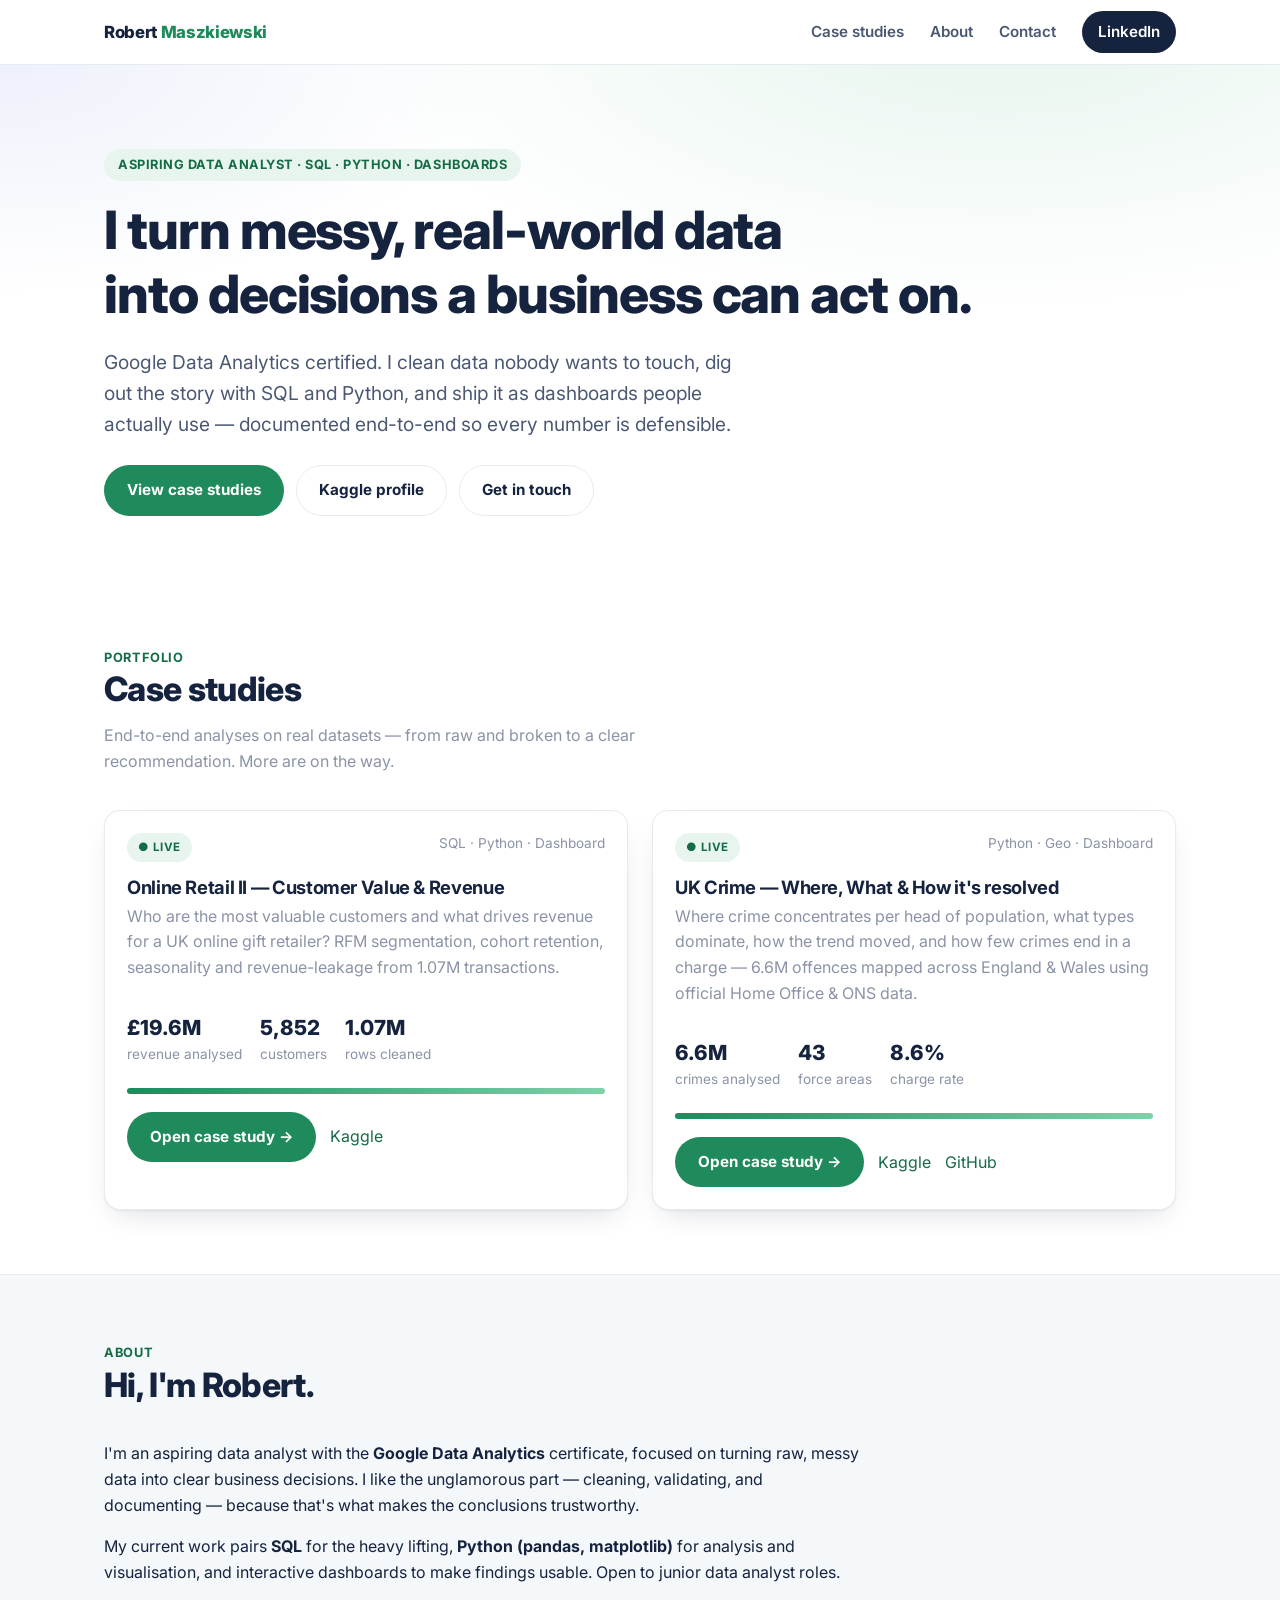
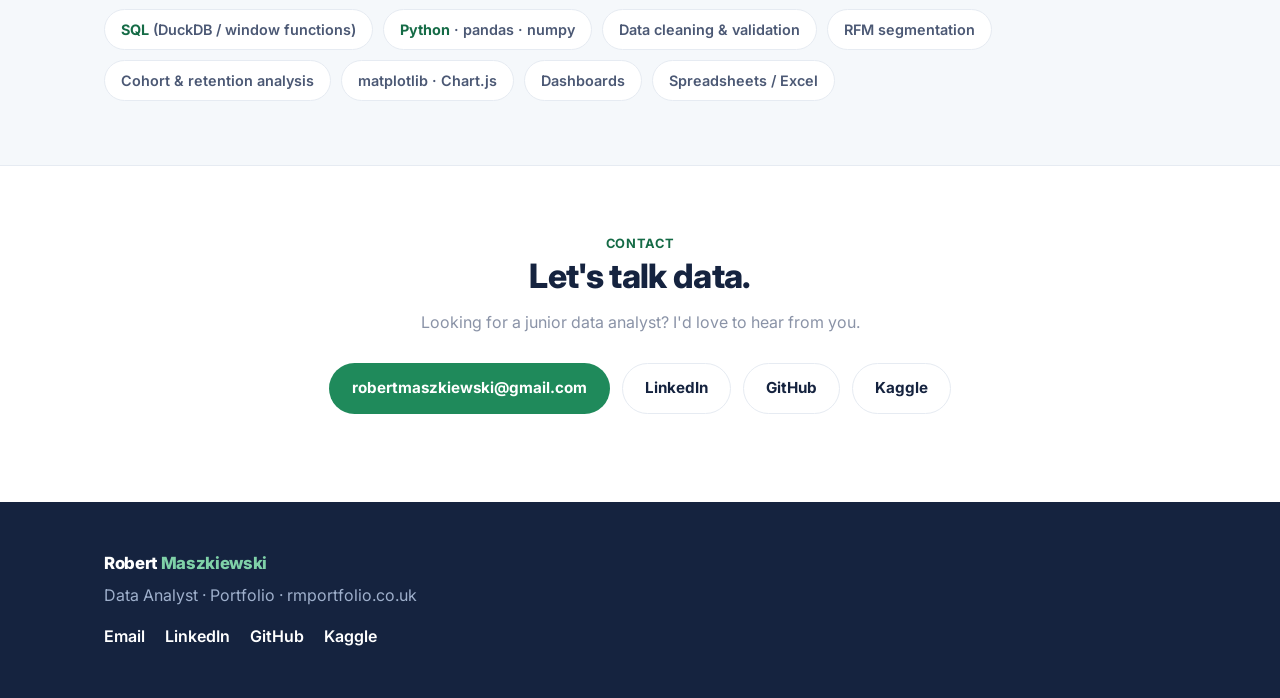
==== index.html @ d702463d "UK Crime: add Kaggle notebook links (nav, meta, card, footer)" ====
<!DOCTYPE html>
<html lang="en">
<head>
<meta charset="UTF-8">
<meta name="viewport" content="width=device-width, initial-scale=1.0">
<title>Robert Maszkiewski — Data Analyst Portfolio</title>
<meta name="description" content="Robert Maszkiewski — aspiring data analyst. Real-world case studies in SQL, Python and interactive dashboards.">
<link rel="preconnect" href="https://fonts.googleapis.com">
<link href="https://fonts.googleapis.com/css2?family=Inter:wght@400;600;700;800&display=swap" rel="stylesheet">
<link rel="stylesheet" href="assets/css/style.css">
</head>
<body>

<nav class="nav">
  <div class="container">
    <a class="brand" href="index.html">Robert&nbsp;<span>Maszkiewski</span></a>
    <div class="nav-links">
      <a href="#cases">Case studies</a>
      <a class="hide-sm" href="#about">About</a>
      <a class="hide-sm" href="#contact">Contact</a>
      <a class="nav-cta" href="https://www.linkedin.com/in/robert-maszkiewski" target="_blank" rel="noopener">LinkedIn</a>
    </div>
  </div>
</nav>

<header class="hero">
  <div class="container">
    <span class="eyebrow">Aspiring Data Analyst · SQL · Python · Dashboards</span>
    <h1>I turn messy, real-world data<br>into decisions a business can act on.</h1>
    <p class="lead">Google Data Analytics certified. I clean data nobody wants to touch, dig out the story with SQL and Python, and ship it as dashboards people actually use — documented end-to-end so every number is defensible.</p>
    <div class="hero-actions">
      <a class="btn btn-primary" href="#cases">View case studies</a>
      <a class="btn btn-ghost" href="https://www.kaggle.com/robertmaszkiewski" target="_blank" rel="noopener">Kaggle profile</a>
      <a class="btn btn-ghost" href="mailto:robertmaszkiewski@gmail.com">Get in touch</a>
    </div>
  </div>
</header>

<!-- CASE STUDIES -->
<section id="cases">
  <div class="container">
    <div class="section-head">
      <span class="eyebrow">Portfolio</span>
      <h2>Case studies</h2>
      <p class="muted">End-to-end analyses on real datasets — from raw and broken to a clear recommendation. More are on the way.</p>
    </div>

    <div class="cards">

      <!-- LIVE: Online Retail II -->
      <article class="card live">
        <div class="card-top">
          <span class="badge badge-live">● Live</span>
          <span class="muted" style="font-size:.85rem">SQL · Python · Dashboard</span>
        </div>
        <div class="card-body">
          <h3>Online Retail II — Customer Value &amp; Revenue</h3>
          <p class="muted">Who are the most valuable customers and what drives revenue for a UK online gift retailer? RFM segmentation, cohort retention, seasonality and revenue-leakage from 1.07M transactions.</p>
          <div class="card-metrics">
            <div><b>£19.6M</b>revenue analysed</div>
            <div><b>5,852</b>customers</div>
            <div><b>1.07M</b>rows cleaned</div>
          </div>
          <div class="spark"></div>
          <div class="card-foot" style="margin-top:18px">
            <a class="btn btn-primary" href="case-studies/online-retail-ii.html">Open case study →</a>
            <a href="https://www.kaggle.com/code/robertmaszkiewski/online-retail-ii-customer-value-revenue-analysis" target="_blank" rel="noopener">Kaggle</a>
          </div>
        </div>
      </article>

      <!-- LIVE: UK Crime -->
      <article class="card live">
        <div class="card-top">
          <span class="badge badge-live">● Live</span>
          <span class="muted" style="font-size:.85rem">Python · Geo · Dashboard</span>
        </div>
        <div class="card-body">
          <h3>UK Crime — Where, What &amp; How it's resolved</h3>
          <p class="muted">Where crime concentrates per head of population, what types dominate, how the trend moved, and how few crimes end in a charge — 6.6M offences mapped across England &amp; Wales using official Home Office &amp; ONS data.</p>
          <div class="card-metrics">
            <div><b>6.6M</b>crimes analysed</div>
            <div><b>43</b>force areas</div>
            <div><b>8.6%</b>charge rate</div>
          </div>
          <div class="spark"></div>
          <div class="card-foot" style="margin-top:18px">
            <a class="btn btn-primary" href="case-studies/uk-crime.html">Open case study →</a>
            <a href="https://www.kaggle.com/code/robertmaszkiewski/uk-crime" target="_blank" rel="noopener">Kaggle</a>
            <a href="https://github.com/robertmaszkiewski/uk-crime-analysis" target="_blank" rel="noopener">GitHub</a>
          </div>
        </div>
      </article>

    </div>
  </div>
</section>

<!-- ABOUT -->
<section id="about" class="section-soft">
  <div class="container">
    <div class="section-head">
      <span class="eyebrow">About</span>
      <h2>Hi, I'm Robert.</h2>
    </div>
    <div style="max-width:760px">
      <p>I'm an aspiring data analyst with the <strong>Google Data Analytics</strong> certificate, focused on turning raw, messy data into clear business decisions. I like the unglamorous part — cleaning, validating, and documenting — because that's what makes the conclusions trustworthy.</p>
      <p>My current work pairs <strong>SQL</strong> for the heavy lifting, <strong>Python (pandas, matplotlib)</strong> for analysis and visualisation, and interactive dashboards to make findings usable. Open to junior data analyst roles.</p>
    </div>
    <div class="chips" style="margin-top:24px">
      <span class="chip"><strong>SQL</strong> (DuckDB / window functions)</span>
      <span class="chip"><strong>Python</strong> · pandas · numpy</span>
      <span class="chip">Data cleaning &amp; validation</span>
      <span class="chip">RFM segmentation</span>
      <span class="chip">Cohort &amp; retention analysis</span>
      <span class="chip">matplotlib · Chart.js</span>
      <span class="chip">Dashboards</span>
      <span class="chip">Spreadsheets / Excel</span>
    </div>
  </div>
</section>

<!-- CONTACT -->
<section id="contact">
  <div class="container center">
    <div class="section-head center" style="margin:0 auto 28px">
      <span class="eyebrow">Contact</span>
      <h2>Let's talk data.</h2>
      <p class="muted">Looking for a junior data analyst? I'd love to hear from you.</p>
    </div>
    <div class="hero-actions" style="justify-content:center">
      <a class="btn btn-primary" href="mailto:robertmaszkiewski@gmail.com">robertmaszkiewski@gmail.com</a>
      <a class="btn btn-ghost" href="https://www.linkedin.com/in/robert-maszkiewski" target="_blank" rel="noopener">LinkedIn</a>
      <a class="btn btn-ghost" href="https://github.com/robertmaszkiewski" target="_blank" rel="noopener">GitHub</a>
      <a class="btn btn-ghost" href="https://www.kaggle.com/robertmaszkiewski" target="_blank" rel="noopener">Kaggle</a>
    </div>
  </div>
</section>

<footer>
  <div class="container">
    <div class="brand" style="color:#fff">Robert <span style="color:#7fd1a8">Maszkiewski</span></div>
    <p class="muted" style="color:#9fb0cc;margin-top:6px">Data Analyst · Portfolio · rmportfolio.co.uk</p>
    <div class="foot-links">
      <a href="mailto:robertmaszkiewski@gmail.com">Email</a>
      <a href="https://www.linkedin.com/in/robert-maszkiewski" target="_blank" rel="noopener">LinkedIn</a>
      <a href="https://github.com/robertmaszkiewski" target="_blank" rel="noopener">GitHub</a>
      <a href="https://www.kaggle.com/robertmaszkiewski" target="_blank" rel="noopener">Kaggle</a>
    </div>
  </div>
</footer>

</body>
</html>
---- assets/css/style.css ----
/* ===========================================================
   Robert Maszkiewski — Data Analytics Portfolio
   Shared stylesheet. Light + professional + green data accent.
   =========================================================== */
:root{
  --ink:#15233f; --ink-soft:#4b5874; --muted:#8a93a7;
  --bg:#ffffff; --bg-soft:#f5f8fb; --line:#e6ebf2;
  --green:#1f8a5b; --green-d:#156b46; --green-soft:#e7f5ee;
  --indigo:#3b4ea0; --amber:#c98a17; --red:#c0392b;
  --radius:16px; --shadow:0 1px 2px rgba(20,35,63,.06),0 12px 30px -12px rgba(20,35,63,.18);
  --maxw:1120px;
}
*{box-sizing:border-box}
html{scroll-behavior:smooth}
body{margin:0;font-family:Inter,-apple-system,BlinkMacSystemFont,"Segoe UI",Roboto,sans-serif;
  color:var(--ink);background:var(--bg);line-height:1.6;-webkit-font-smoothing:antialiased}
a{color:var(--green-d);text-decoration:none}
a:hover{text-decoration:underline}
h1,h2,h3{line-height:1.2;letter-spacing:-.02em;color:var(--ink);margin:0 0 .4em}
h1{font-size:clamp(2rem,5vw,3.3rem);font-weight:800}
h2{font-size:clamp(1.5rem,3vw,2.1rem);font-weight:800}
h3{font-size:1.15rem;font-weight:700}
p{margin:0 0 1rem}
.container{max-width:var(--maxw);margin:0 auto;padding:0 24px}
.muted{color:var(--muted)}
.center{text-align:center}

/* ---- nav ---- */
.nav{position:sticky;top:0;z-index:50;background:rgba(255,255,255,.82);backdrop-filter:blur(10px);
  border-bottom:1px solid var(--line)}
.nav .container{display:flex;align-items:center;justify-content:space-between;height:64px}
.brand{font-weight:800;letter-spacing:-.02em;color:var(--ink);font-size:1.05rem}
.brand span{color:var(--green)}
.nav-links{display:flex;gap:26px;align-items:center}
.nav-links a{color:var(--ink-soft);font-weight:600;font-size:.95rem}
.nav-links a:hover{color:var(--green-d);text-decoration:none}
.nav-cta{background:var(--ink);color:#fff!important;padding:9px 16px;border-radius:999px;font-size:.9rem}
.nav-cta:hover{background:var(--green-d);text-decoration:none}

/* ---- buttons ---- */
.btn{display:inline-flex;align-items:center;gap:8px;font-weight:700;font-size:.95rem;
  padding:12px 22px;border-radius:999px;border:1px solid transparent;cursor:pointer;transition:.18s}
.btn-primary{background:var(--green);color:#fff}
.btn-primary:hover{background:var(--green-d);text-decoration:none;transform:translateY(-1px)}
.btn-ghost{background:#fff;border-color:var(--line);color:var(--ink)}
.btn-ghost:hover{border-color:var(--green);color:var(--green-d);text-decoration:none}

/* ---- hero ---- */
.hero{position:relative;overflow:hidden;padding:84px 0 64px;background:
  radial-gradient(1100px 480px at 78% -8%,var(--green-soft),transparent 60%),
  radial-gradient(900px 420px at 0% 0%,#eef1fb,transparent 55%)}
.hero .eyebrow{display:inline-block;background:var(--green-soft);color:var(--green-d);
  font-weight:700;font-size:.8rem;letter-spacing:.04em;text-transform:uppercase;padding:6px 14px;border-radius:999px;margin-bottom:18px}
.hero p.lead{font-size:1.2rem;color:var(--ink-soft);max-width:640px}
.hero-actions{display:flex;gap:12px;flex-wrap:wrap;margin-top:26px}

/* ---- sections ---- */
section{padding:64px 0}
.section-soft{background:var(--bg-soft);border-top:1px solid var(--line);border-bottom:1px solid var(--line)}
.section-head{max-width:640px;margin-bottom:36px}
.section-head .eyebrow{color:var(--green-d);font-weight:700;text-transform:uppercase;letter-spacing:.05em;font-size:.8rem}

/* ---- skills chips ---- */
.chips{display:flex;flex-wrap:wrap;gap:10px}
.chip{background:#fff;border:1px solid var(--line);border-radius:999px;padding:8px 16px;font-weight:600;font-size:.9rem;color:var(--ink-soft)}
.chip strong{color:var(--green-d)}

/* ---- case study cards ---- */
.cards{display:grid;grid-template-columns:repeat(auto-fit,minmax(320px,1fr));gap:24px}
.card{display:flex;flex-direction:column;background:#fff;border:1px solid var(--line);border-radius:var(--radius);
  overflow:hidden;transition:.2s;box-shadow:var(--shadow)}
.card.live:hover{transform:translateY(-4px);border-color:#cfe6da}
.card-top{padding:22px 22px 0;display:flex;justify-content:space-between;align-items:start;gap:12px}
.badge{font-size:.72rem;font-weight:700;text-transform:uppercase;letter-spacing:.04em;padding:5px 11px;border-radius:999px}
.badge-live{background:var(--green-soft);color:var(--green-d)}
.badge-soon{background:#f0f2f7;color:var(--muted)}
.card-body{padding:14px 22px 22px;flex:1;display:flex;flex-direction:column}
.card-body h3{margin-bottom:6px}
.card-metrics{display:flex;gap:18px;margin:14px 0 18px}
.card-metrics div{font-size:.85rem;color:var(--muted)}
.card-metrics b{display:block;font-size:1.3rem;color:var(--ink);font-weight:800}
.card-foot{margin-top:auto;display:flex;gap:14px;align-items:center}
.card.soon{opacity:.72}
.card.soon .card-foot{color:var(--muted)}
.spark{height:6px;border-radius:999px;background:linear-gradient(90deg,var(--green),#7fd1a8);margin-top:4px}

/* ---- case study page ---- */
.cs-hero{padding:54px 0 26px;background:radial-gradient(900px 360px at 85% -20%,var(--green-soft),transparent 60%)}
.cs-meta{display:flex;flex-wrap:wrap;gap:10px 22px;color:var(--ink-soft);font-size:.92rem;margin-top:8px}
.cs-meta b{color:var(--ink)}
.back{color:var(--ink-soft);font-weight:600;font-size:.9rem}
.phase{display:inline-block;font-size:.74rem;font-weight:700;letter-spacing:.05em;text-transform:uppercase;
  color:var(--green-d);background:var(--green-soft);padding:4px 12px;border-radius:999px;margin-bottom:10px}
.lede{font-size:1.12rem;color:var(--ink-soft);max-width:760px}
.callout{border-left:3px solid var(--green);background:var(--green-soft);padding:14px 18px;border-radius:0 12px 12px 0;margin:18px 0}

/* ---- KPI grid ---- */
.kpis{display:grid;grid-template-columns:repeat(auto-fit,minmax(150px,1fr));gap:16px;margin:8px 0 8px}
.kpi{background:#fff;border:1px solid var(--line);border-radius:14px;padding:18px;box-shadow:var(--shadow)}
.kpi .v{font-size:1.7rem;font-weight:800;letter-spacing:-.02em}
.kpi .l{font-size:.82rem;color:var(--muted);margin-top:2px}
.kpi.good .v{color:var(--green-d)} .kpi.bad .v{color:var(--red)}

/* ---- chart blocks ---- */
.chart-grid{display:grid;grid-template-columns:1fr 1fr;gap:22px}
.panel{background:#fff;border:1px solid var(--line);border-radius:var(--radius);padding:20px;box-shadow:var(--shadow)}
.panel h3{margin-bottom:2px}
.panel .sub{color:var(--muted);font-size:.88rem;margin-bottom:14px}
.panel.full{grid-column:1 / -1}
.chart-wrap{position:relative;height:300px}

/* ---- cohort heatmap ---- */
.cohort{width:100%;border-collapse:collapse;font-size:.78rem}
.cohort th,.cohort td{padding:6px 4px;text-align:center;border-radius:4px}
.cohort th{color:var(--muted);font-weight:600}
.cohort td.lab{text-align:left;color:var(--ink-soft);font-weight:600;white-space:nowrap;padding-right:10px}

/* ---- solutions ---- */
.sol{display:grid;grid-template-columns:repeat(auto-fit,minmax(260px,1fr));gap:18px}
.sol .panel.rec{border-color:#bfe3d0;box-shadow:0 0 0 2px var(--green-soft),var(--shadow)}
.pill{font-size:.7rem;font-weight:700;text-transform:uppercase;color:var(--green-d);background:var(--green-soft);padding:3px 9px;border-radius:999px}
.pro{color:var(--green-d)} .con{color:var(--ink-soft)}
.sol ul{margin:8px 0 0;padding-left:18px} .sol li{margin-bottom:5px}

/* ---- next steps ---- */
.steps{list-style:none;padding:0;margin:0;display:grid;gap:12px}
.steps li{background:#fff;border:1px solid var(--line);border-radius:12px;padding:14px 18px;display:flex;gap:14px}
.steps .n{flex:none;width:30px;height:30px;border-radius:999px;background:var(--ink);color:#fff;display:grid;place-items:center;font-weight:800;font-size:.9rem}

/* ---- footer ---- */
footer{background:var(--ink);color:#c9d2e4;padding:48px 0;margin-top:24px}
footer a{color:#fff;font-weight:600}
.foot-links{display:flex;flex-wrap:wrap;gap:20px;margin-top:10px}

@media(max-width:760px){
  .nav-links{gap:14px} .nav-links a.hide-sm{display:none}
  .chart-grid{grid-template-columns:1fr}
  section{padding:46px 0}
}
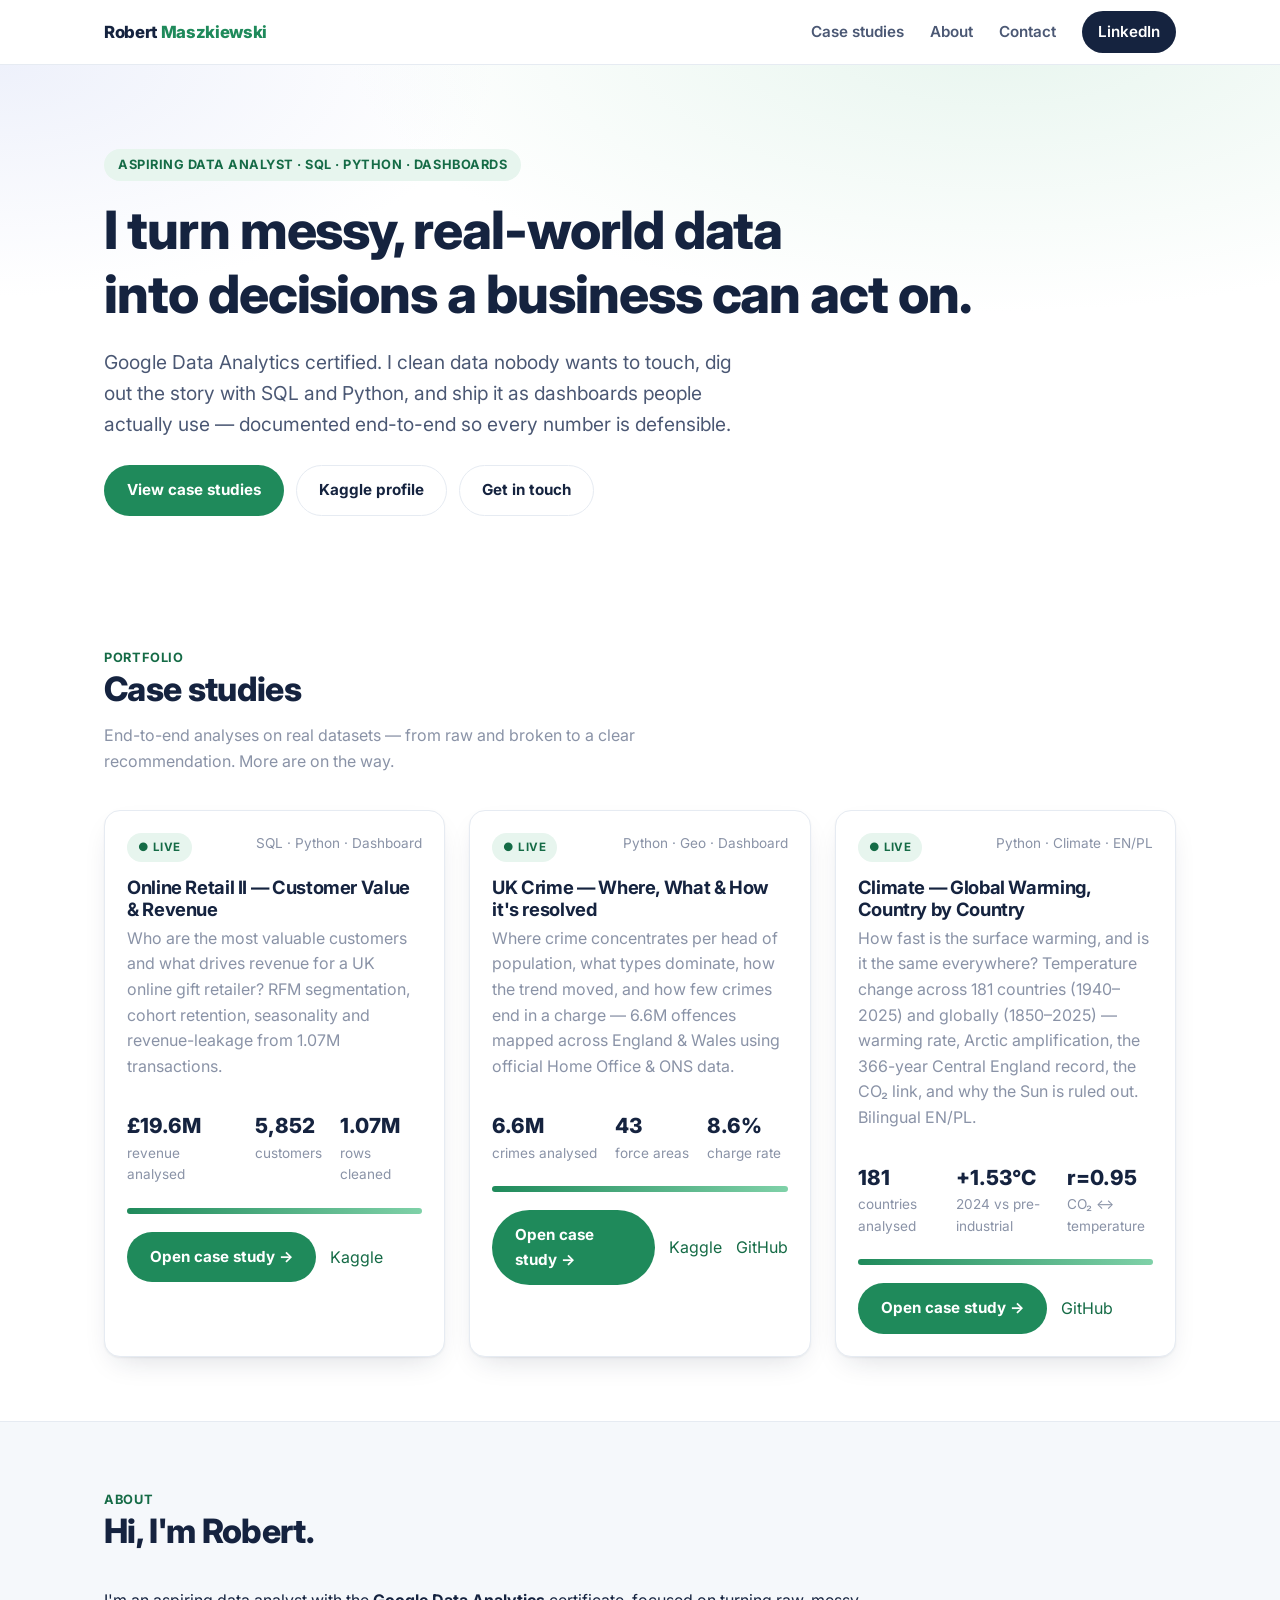
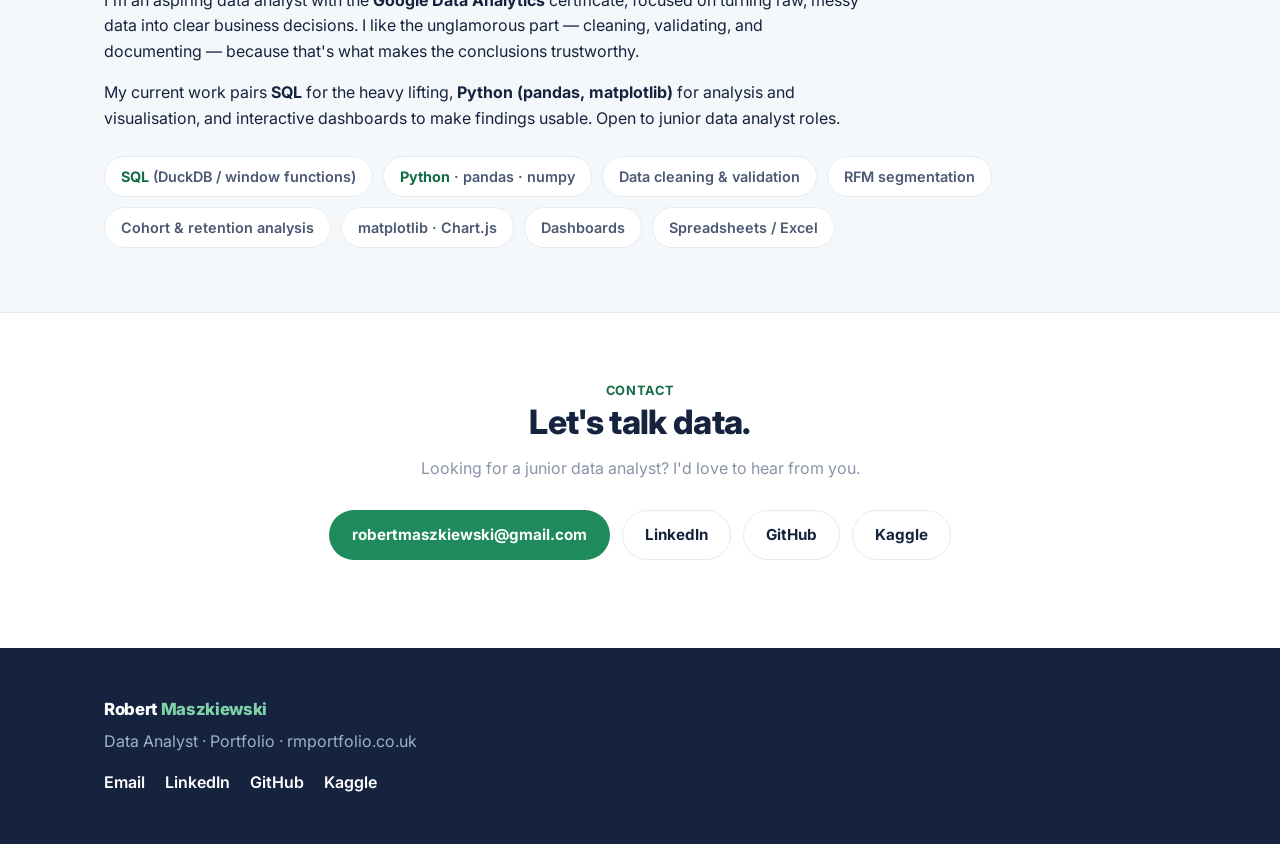
==== commit c0ef923b: "Add Climate case study (bilingual EN/PL): page, 8-chart dashboard, data; 3rd homepage card - case-st" ====
--- a/index.html
+++ b/index.html
@@ -92,6 +92,28 @@
         </div>
       </article>
 
+      <!-- LIVE: Climate -->
+      <article class="card live">
+        <div class="card-top">
+          <span class="badge badge-live">● Live</span>
+          <span class="muted" style="font-size:.85rem">Python · Climate · EN/PL</span>
+        </div>
+        <div class="card-body">
+          <h3>Climate — Global Warming, Country by Country</h3>
+          <p class="muted">How fast is the surface warming, and is it the same everywhere? Temperature change across 181 countries (1940–2025) and globally (1850–2025) — warming rate, Arctic amplification, the 366-year Central England record, the CO₂ link, and why the Sun is ruled out. Bilingual EN/PL.</p>
+          <div class="card-metrics">
+            <div><b>181</b>countries analysed</div>
+            <div><b>+1.53°C</b>2024 vs pre-industrial</div>
+            <div><b>r=0.95</b>CO₂ ↔ temperature</div>
+          </div>
+          <div class="spark"></div>
+          <div class="card-foot" style="margin-top:18px">
+            <a class="btn btn-primary" href="case-studies/climate.html">Open case study →</a>
+            <a href="https://github.com/Ma8a/klimat" target="_blank" rel="noopener">GitHub</a>
+          </div>
+        </div>
+      </article>
+
     </div>
   </div>
 </section>
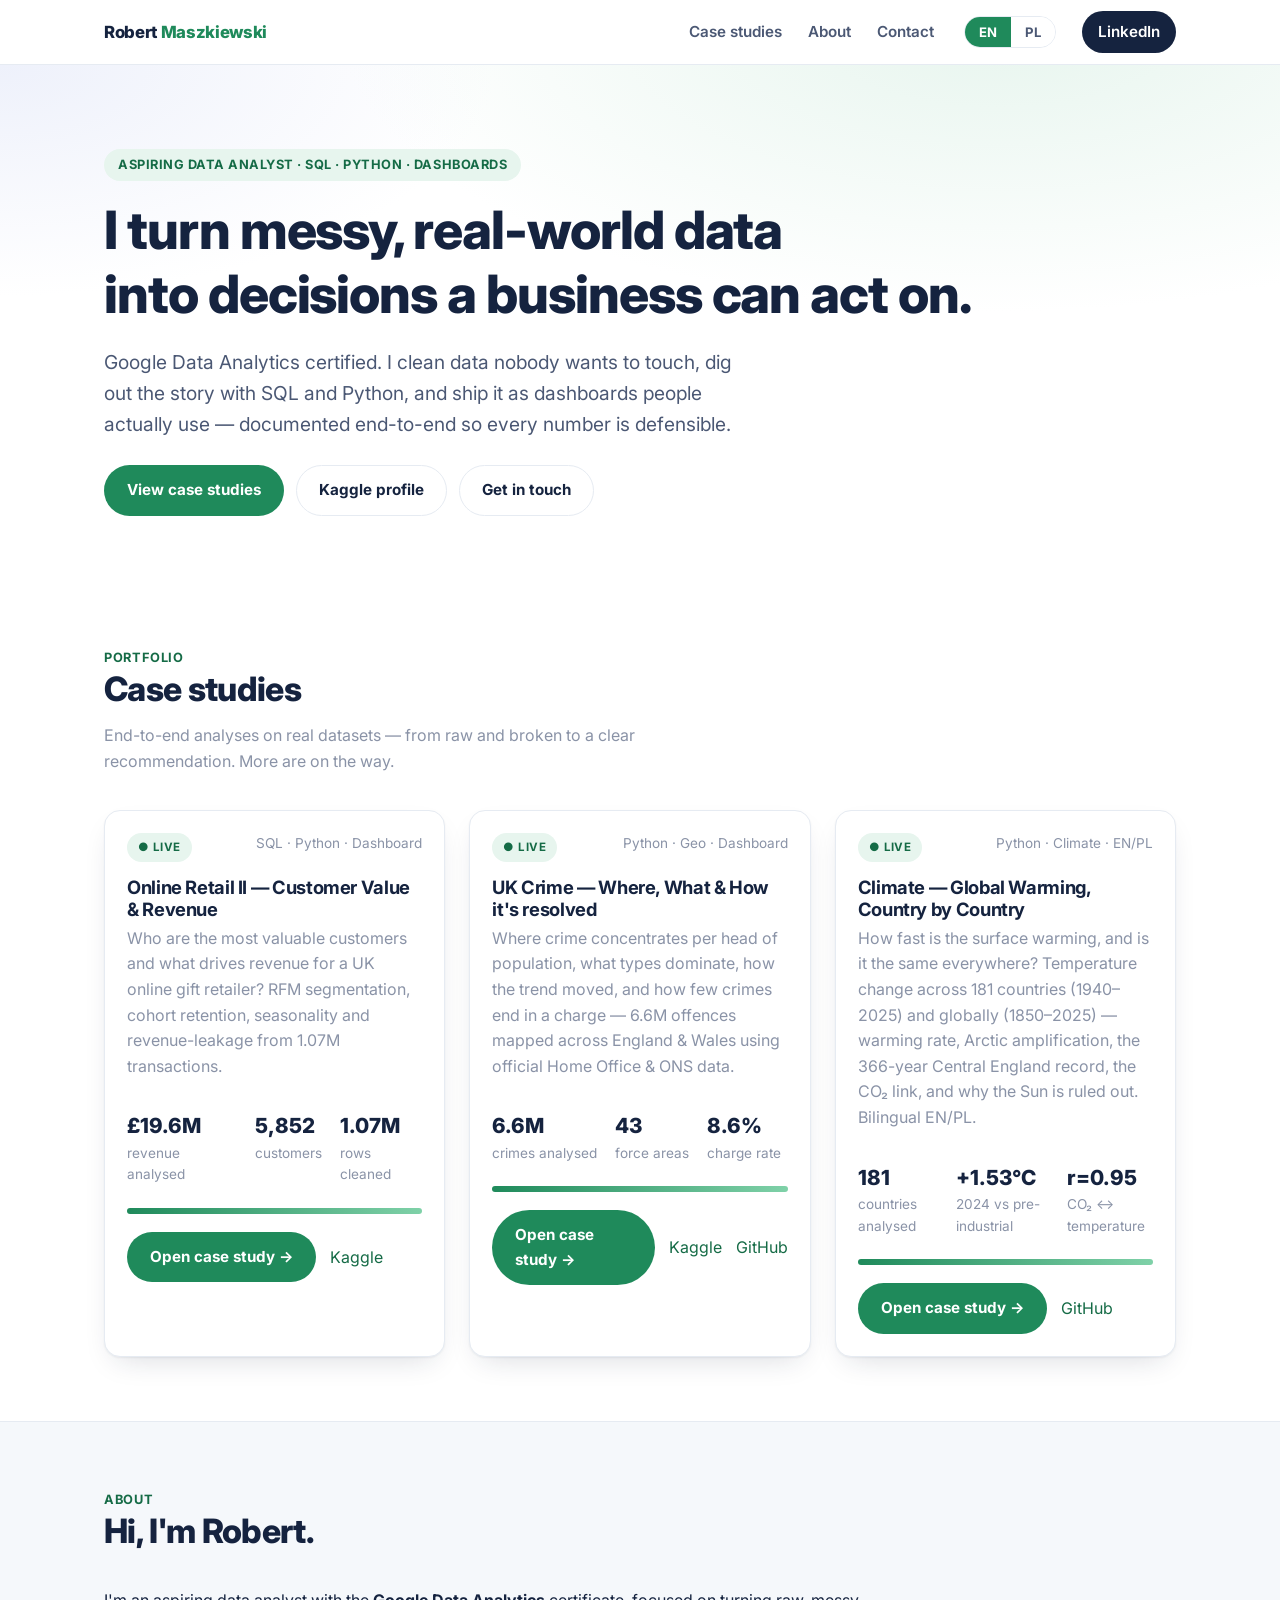
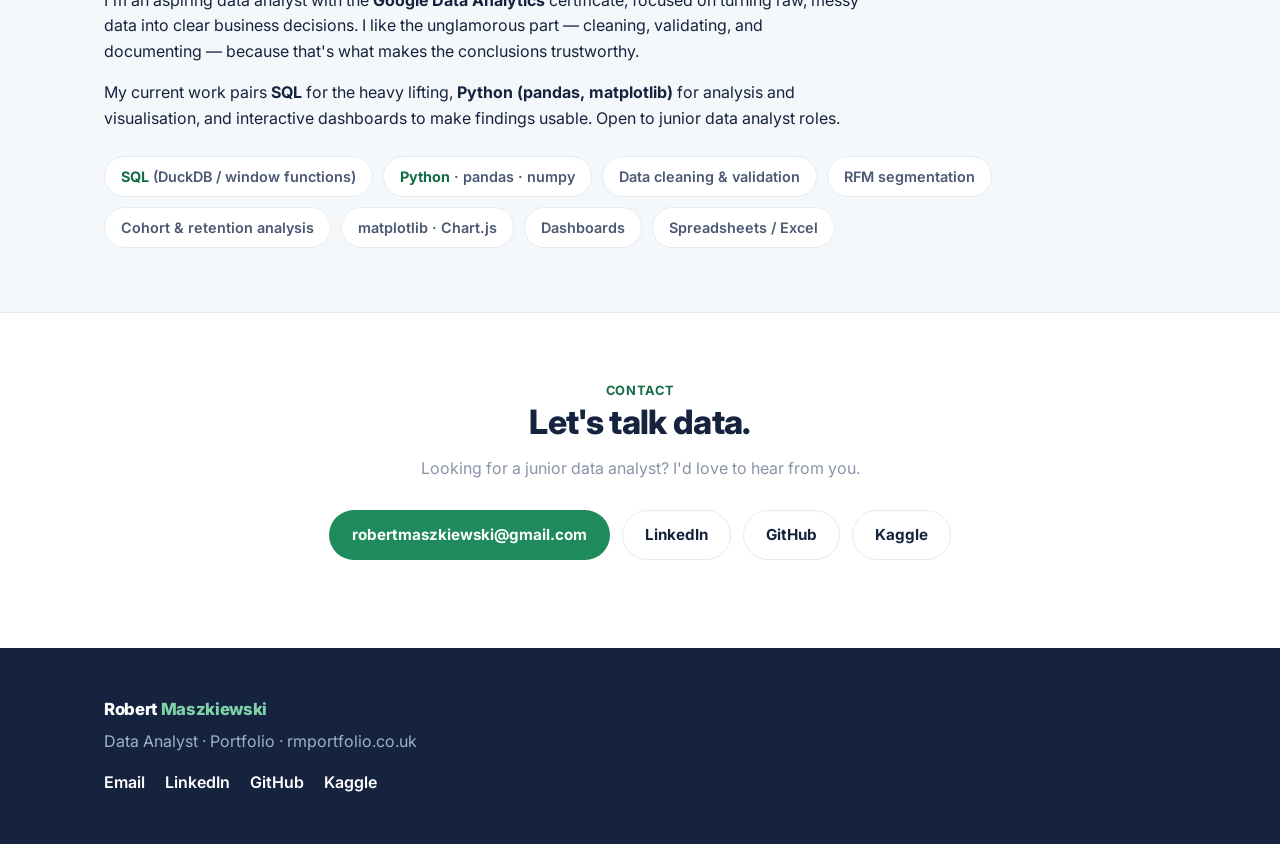
==== commit e074803a: "Make the home page bilingual EN/PL too (toggle + full Polish) The index page was English-only with n" ====
--- a/index.html
+++ b/index.html
@@ -15,9 +15,13 @@
   <div class="container">
     <a class="brand" href="index.html">Robert&nbsp;<span>Maszkiewski</span></a>
     <div class="nav-links">
-      <a href="#cases">Case studies</a>
-      <a class="hide-sm" href="#about">About</a>
-      <a class="hide-sm" href="#contact">Contact</a>
+      <a href="#cases"><span class="lang-en">Case studies</span><span class="lang-pl">Projekty</span></a>
+      <a class="hide-sm" href="#about"><span class="lang-en">About</span><span class="lang-pl">O mnie</span></a>
+      <a class="hide-sm" href="#contact"><span class="lang-en">Contact</span><span class="lang-pl">Kontakt</span></a>
+      <span class="seg lang-seg" role="group" aria-label="Language">
+        <button id="langEn" class="active" onclick="setLang('en')">EN</button>
+        <button id="langPl" onclick="setLang('pl')">PL</button>
+      </span>
       <a class="nav-cta" href="https://www.linkedin.com/in/robert-maszkiewski" target="_blank" rel="noopener">LinkedIn</a>
     </div>
   </div>
@@ -25,13 +29,13 @@
 
 <header class="hero">
   <div class="container">
-    <span class="eyebrow">Aspiring Data Analyst · SQL · Python · Dashboards</span>
-    <h1>I turn messy, real-world data<br>into decisions a business can act on.</h1>
-    <p class="lead">Google Data Analytics certified. I clean data nobody wants to touch, dig out the story with SQL and Python, and ship it as dashboards people actually use — documented end-to-end so every number is defensible.</p>
+    <span class="eyebrow"><span class="lang-en">Aspiring Data Analyst · SQL · Python · Dashboards</span><span class="lang-pl">Aspirujący analityk danych · SQL · Python · Dashboardy</span></span>
+    <h1><span class="lang-en">I turn messy, real-world data<br>into decisions a business can act on.</span><span class="lang-pl">Zamieniam chaotyczne, prawdziwe dane<br>w decyzje, na których biznes może działać.</span></h1>
+    <p class="lead"><span class="lang-en">Google Data Analytics certified. I clean data nobody wants to touch, dig out the story with SQL and Python, and ship it as dashboards people actually use — documented end-to-end so every number is defensible.</span><span class="lang-pl">Certyfikat Google Data Analytics. Czyszczę dane, których nikt nie chce dotykać, wydobywam z nich historię w SQL i Pythonie i dostarczam jako dashboardy, z których ludzie naprawdę korzystają — udokumentowane od początku do końca, tak że każdą liczbę da się obronić.</span></p>
     <div class="hero-actions">
-      <a class="btn btn-primary" href="#cases">View case studies</a>
-      <a class="btn btn-ghost" href="https://www.kaggle.com/robertmaszkiewski" target="_blank" rel="noopener">Kaggle profile</a>
-      <a class="btn btn-ghost" href="mailto:robertmaszkiewski@gmail.com">Get in touch</a>
+      <a class="btn btn-primary" href="#cases"><span class="lang-en">View case studies</span><span class="lang-pl">Zobacz projekty</span></a>
+      <a class="btn btn-ghost" href="https://www.kaggle.com/robertmaszkiewski" target="_blank" rel="noopener"><span class="lang-en">Kaggle profile</span><span class="lang-pl">Profil Kaggle</span></a>
+      <a class="btn btn-ghost" href="mailto:robertmaszkiewski@gmail.com"><span class="lang-en">Get in touch</span><span class="lang-pl">Napisz do mnie</span></a>
     </div>
   </div>
 </header>
@@ -41,8 +45,8 @@
   <div class="container">
     <div class="section-head">
       <span class="eyebrow">Portfolio</span>
-      <h2>Case studies</h2>
-      <p class="muted">End-to-end analyses on real datasets — from raw and broken to a clear recommendation. More are on the way.</p>
+      <h2><span class="lang-en">Case studies</span><span class="lang-pl">Projekty</span></h2>
+      <p class="muted"><span class="lang-en">End-to-end analyses on real datasets — from raw and broken to a clear recommendation. More are on the way.</span><span class="lang-pl">Kompletne analizy na prawdziwych zbiorach danych — od surowych i wadliwych po jasną rekomendację. Kolejne w drodze.</span></p>
     </div>
 
     <div class="cards">
@@ -54,16 +58,16 @@
           <span class="muted" style="font-size:.85rem">SQL · Python · Dashboard</span>
         </div>
         <div class="card-body">
-          <h3>Online Retail II — Customer Value &amp; Revenue</h3>
-          <p class="muted">Who are the most valuable customers and what drives revenue for a UK online gift retailer? RFM segmentation, cohort retention, seasonality and revenue-leakage from 1.07M transactions.</p>
+          <h3><span class="lang-en">Online Retail II — Customer Value &amp; Revenue</span><span class="lang-pl">Online Retail II — wartość klienta i przychody</span></h3>
+          <p class="muted"><span class="lang-en">Who are the most valuable customers and what drives revenue for a UK online gift retailer? RFM segmentation, cohort retention, seasonality and revenue-leakage from 1.07M transactions.</span><span class="lang-pl">Kim są najbardziej wartościowi klienci i co napędza przychody brytyjskiego sklepu internetowego z upominkami? Segmentacja RFM, retencja kohort, sezonowość i wyciek przychodu z 1,07 mln transakcji.</span></p>
           <div class="card-metrics">
-            <div><b>£19.6M</b>revenue analysed</div>
-            <div><b>5,852</b>customers</div>
-            <div><b>1.07M</b>rows cleaned</div>
+            <div><b>£19.6M</b><span class="lang-en">revenue analysed</span><span class="lang-pl">przeanalizowanego przychodu</span></div>
+            <div><b>5,852</b><span class="lang-en">customers</span><span class="lang-pl">klientów</span></div>
+            <div><b>1.07M</b><span class="lang-en">rows cleaned</span><span class="lang-pl">oczyszczonych wierszy</span></div>
           </div>
           <div class="spark"></div>
           <div class="card-foot" style="margin-top:18px">
-            <a class="btn btn-primary" href="case-studies/online-retail-ii.html">Open case study →</a>
+            <a class="btn btn-primary" href="case-studies/online-retail-ii.html"><span class="lang-en">Open case study →</span><span class="lang-pl">Otwórz projekt →</span></a>
             <a href="https://www.kaggle.com/code/robertmaszkiewski/online-retail-ii-customer-value-revenue-analysis" target="_blank" rel="noopener">Kaggle</a>
           </div>
         </div>
@@ -76,16 +80,16 @@
           <span class="muted" style="font-size:.85rem">Python · Geo · Dashboard</span>
         </div>
         <div class="card-body">
-          <h3>UK Crime — Where, What &amp; How it's resolved</h3>
-          <p class="muted">Where crime concentrates per head of population, what types dominate, how the trend moved, and how few crimes end in a charge — 6.6M offences mapped across England &amp; Wales using official Home Office &amp; ONS data.</p>
+          <h3><span class="lang-en">UK Crime — Where, What &amp; How it's resolved</span><span class="lang-pl">Przestępczość w UK — gdzie, jakie i jak rozwiązywane</span></h3>
+          <p class="muted"><span class="lang-en">Where crime concentrates per head of population, what types dominate, how the trend moved, and how few crimes end in a charge — 6.6M offences mapped across England &amp; Wales using official Home Office &amp; ONS data.</span><span class="lang-pl">Gdzie przestępczość koncentruje się na mieszkańca, jakie typy dominują, jak zmieniał się trend i jak mało spraw kończy się zarzutem — 6,6 mln przestępstw zmapowanych w Anglii i Walii na podstawie oficjalnych danych Home Office i ONS.</span></p>
           <div class="card-metrics">
-            <div><b>6.6M</b>crimes analysed</div>
-            <div><b>43</b>force areas</div>
-            <div><b>8.6%</b>charge rate</div>
+            <div><b>6.6M</b><span class="lang-en">crimes analysed</span><span class="lang-pl">przeanalizowanych przestępstw</span></div>
+            <div><b>43</b><span class="lang-en">force areas</span><span class="lang-pl">obszary policyjne</span></div>
+            <div><b>8.6%</b><span class="lang-en">charge rate</span><span class="lang-pl">wskaźnik zarzutów</span></div>
           </div>
           <div class="spark"></div>
           <div class="card-foot" style="margin-top:18px">
-            <a class="btn btn-primary" href="case-studies/uk-crime.html">Open case study →</a>
+            <a class="btn btn-primary" href="case-studies/uk-crime.html"><span class="lang-en">Open case study →</span><span class="lang-pl">Otwórz projekt →</span></a>
             <a href="https://www.kaggle.com/code/robertmaszkiewski/uk-crime" target="_blank" rel="noopener">Kaggle</a>
             <a href="https://github.com/robertmaszkiewski/uk-crime-analysis" target="_blank" rel="noopener">GitHub</a>
           </div>
@@ -99,16 +103,16 @@
           <span class="muted" style="font-size:.85rem">Python · Climate · EN/PL</span>
         </div>
         <div class="card-body">
-          <h3>Climate — Global Warming, Country by Country</h3>
-          <p class="muted">How fast is the surface warming, and is it the same everywhere? Temperature change across 181 countries (1940–2025) and globally (1850–2025) — warming rate, Arctic amplification, the 366-year Central England record, the CO₂ link, and why the Sun is ruled out. Bilingual EN/PL.</p>
+          <h3><span class="lang-en">Climate — Global Warming, Country by Country</span><span class="lang-pl">Klimat — globalne ocieplenie, kraj po kraju</span></h3>
+          <p class="muted"><span class="lang-en">How fast is the surface warming, and is it the same everywhere? Temperature change across 181 countries (1940–2025) and globally (1850–2025) — warming rate, Arctic amplification, the 366-year Central England record, the CO₂ link, and why the Sun is ruled out. Bilingual EN/PL.</span><span class="lang-pl">Jak szybko ociepla się powierzchnia Ziemi i czy wszędzie tak samo? Zmiana temperatury w 181 krajach (1940–2025) i globalnie (1850–2025) — tempo ocieplenia, wzmocnienie arktyczne, 366-letni zapis Central England, związek z CO₂ i dlaczego Słońce zostaje wykluczone. Dwujęzyczne EN/PL.</span></p>
           <div class="card-metrics">
-            <div><b>181</b>countries analysed</div>
-            <div><b>+1.53°C</b>2024 vs pre-industrial</div>
-            <div><b>r=0.95</b>CO₂ ↔ temperature</div>
+            <div><b>181</b><span class="lang-en">countries analysed</span><span class="lang-pl">przeanalizowanych krajów</span></div>
+            <div><b>+1.53°C</b><span class="lang-en">2024 vs pre-industrial</span><span class="lang-pl">2024 vs przedindustrialne</span></div>
+            <div><b>r=0.95</b><span class="lang-en">CO₂ ↔ temperature</span><span class="lang-pl">CO₂ ↔ temperatura</span></div>
           </div>
           <div class="spark"></div>
           <div class="card-foot" style="margin-top:18px">
-            <a class="btn btn-primary" href="case-studies/climate.html">Open case study →</a>
+            <a class="btn btn-primary" href="case-studies/climate.html"><span class="lang-en">Open case study →</span><span class="lang-pl">Otwórz projekt →</span></a>
             <a href="https://github.com/Ma8a/klimat" target="_blank" rel="noopener">GitHub</a>
           </div>
         </div>
@@ -122,22 +126,22 @@
 <section id="about" class="section-soft">
   <div class="container">
     <div class="section-head">
-      <span class="eyebrow">About</span>
-      <h2>Hi, I'm Robert.</h2>
+      <span class="eyebrow"><span class="lang-en">About</span><span class="lang-pl">O mnie</span></span>
+      <h2><span class="lang-en">Hi, I'm Robert.</span><span class="lang-pl">Cześć, jestem Robert.</span></h2>
     </div>
     <div style="max-width:760px">
-      <p>I'm an aspiring data analyst with the <strong>Google Data Analytics</strong> certificate, focused on turning raw, messy data into clear business decisions. I like the unglamorous part — cleaning, validating, and documenting — because that's what makes the conclusions trustworthy.</p>
-      <p>My current work pairs <strong>SQL</strong> for the heavy lifting, <strong>Python (pandas, matplotlib)</strong> for analysis and visualisation, and interactive dashboards to make findings usable. Open to junior data analyst roles.</p>
+      <p><span class="lang-en">I'm an aspiring data analyst with the <strong>Google Data Analytics</strong> certificate, focused on turning raw, messy data into clear business decisions. I like the unglamorous part — cleaning, validating, and documenting — because that's what makes the conclusions trustworthy.</span><span class="lang-pl">Jestem aspirującym analitykiem danych z certyfikatem <strong>Google Data Analytics</strong>, skupionym na zamienianiu surowych, chaotycznych danych w jasne decyzje biznesowe. Lubię tę mniej efektowną część — czyszczenie, walidację i dokumentowanie — bo to ona sprawia, że wnioskom można zaufać.</span></p>
+      <p><span class="lang-en">My current work pairs <strong>SQL</strong> for the heavy lifting, <strong>Python (pandas, matplotlib)</strong> for analysis and visualisation, and interactive dashboards to make findings usable. Open to junior data analyst roles.</span><span class="lang-pl">W swojej pracy łączę <strong>SQL</strong> do najcięższej roboty, <strong>Python (pandas, matplotlib)</strong> do analizy i wizualizacji oraz interaktywne dashboardy, by wyniki dało się wykorzystać. Otwarty na stanowiska młodszego analityka danych.</span></p>
     </div>
     <div class="chips" style="margin-top:24px">
       <span class="chip"><strong>SQL</strong> (DuckDB / window functions)</span>
       <span class="chip"><strong>Python</strong> · pandas · numpy</span>
-      <span class="chip">Data cleaning &amp; validation</span>
-      <span class="chip">RFM segmentation</span>
-      <span class="chip">Cohort &amp; retention analysis</span>
+      <span class="chip"><span class="lang-en">Data cleaning &amp; validation</span><span class="lang-pl">Czyszczenie i walidacja danych</span></span>
+      <span class="chip"><span class="lang-en">RFM segmentation</span><span class="lang-pl">Segmentacja RFM</span></span>
+      <span class="chip"><span class="lang-en">Cohort &amp; retention analysis</span><span class="lang-pl">Analiza kohort i retencji</span></span>
       <span class="chip">matplotlib · Chart.js</span>
-      <span class="chip">Dashboards</span>
-      <span class="chip">Spreadsheets / Excel</span>
+      <span class="chip"><span class="lang-en">Dashboards</span><span class="lang-pl">Dashboardy</span></span>
+      <span class="chip"><span class="lang-en">Spreadsheets / Excel</span><span class="lang-pl">Arkusze / Excel</span></span>
     </div>
   </div>
 </section>
@@ -146,9 +150,9 @@
 <section id="contact">
   <div class="container center">
     <div class="section-head center" style="margin:0 auto 28px">
-      <span class="eyebrow">Contact</span>
-      <h2>Let's talk data.</h2>
-      <p class="muted">Looking for a junior data analyst? I'd love to hear from you.</p>
+      <span class="eyebrow"><span class="lang-en">Contact</span><span class="lang-pl">Kontakt</span></span>
+      <h2><span class="lang-en">Let's talk data.</span><span class="lang-pl">Porozmawiajmy o danych.</span></h2>
+      <p class="muted"><span class="lang-en">Looking for a junior data analyst? I'd love to hear from you.</span><span class="lang-pl">Szukasz młodszego analityka danych? Chętnie się odezwę.</span></p>
     </div>
     <div class="hero-actions" style="justify-content:center">
       <a class="btn btn-primary" href="mailto:robertmaszkiewski@gmail.com">robertmaszkiewski@gmail.com</a>
@@ -162,9 +166,9 @@
 <footer>
   <div class="container">
     <div class="brand" style="color:#fff">Robert <span style="color:#7fd1a8">Maszkiewski</span></div>
-    <p class="muted" style="color:#9fb0cc;margin-top:6px">Data Analyst · Portfolio · rmportfolio.co.uk</p>
+    <p class="muted" style="color:#9fb0cc;margin-top:6px"><span class="lang-en">Data Analyst</span><span class="lang-pl">Analityk danych</span> · Portfolio · rmportfolio.co.uk</p>
     <div class="foot-links">
-      <a href="mailto:robertmaszkiewski@gmail.com">Email</a>
+      <a href="mailto:robertmaszkiewski@gmail.com"><span class="lang-en">Email</span><span class="lang-pl">E-mail</span></a>
       <a href="https://www.linkedin.com/in/robert-maszkiewski" target="_blank" rel="noopener">LinkedIn</a>
       <a href="https://github.com/robertmaszkiewski" target="_blank" rel="noopener">GitHub</a>
       <a href="https://www.kaggle.com/robertmaszkiewski" target="_blank" rel="noopener">Kaggle</a>
@@ -172,5 +176,6 @@
   </div>
 </footer>
 
+<script src="assets/js/lang.js"></script>
 </body>
 </html>
--- a/assets/css/style.css
+++ b/assets/css/style.css
@@ -9,9 +9,14 @@
   --indigo:#3b4ea0; --amber:#c98a17; --red:#c0392b;
   --radius:16px; --shadow:0 1px 2px rgba(20,35,63,.06),0 12px 30px -12px rgba(20,35,63,.18);
   --maxw:1120px;
+  color-scheme:light;            /* site is designed light — stop mobile browsers auto-inverting it to a broken "dark" */
 }
 *{box-sizing:border-box}
+/* kill the rectangular tap flash on mobile — pills/links keep their rounded shape */
+a,button,.btn,.nav-cta{-webkit-tap-highlight-color:transparent}
+button{font-family:inherit}
 html{scroll-behavior:smooth}
+html,body{overflow-x:clip}        /* kill page-level horizontal overflow/cut on zoom-out (clip = sticky-nav-safe, unlike hidden) */
 body{margin:0;font-family:Inter,-apple-system,BlinkMacSystemFont,"Segoe UI",Roboto,sans-serif;
   color:var(--ink);background:var(--bg);line-height:1.6;-webkit-font-smoothing:antialiased}
 a{color:var(--green-d);text-decoration:none}
@@ -28,13 +33,13 @@
 /* ---- nav ---- */
 .nav{position:sticky;top:0;z-index:50;background:rgba(255,255,255,.82);backdrop-filter:blur(10px);
   border-bottom:1px solid var(--line)}
-.nav .container{display:flex;align-items:center;justify-content:space-between;height:64px}
-.brand{font-weight:800;letter-spacing:-.02em;color:var(--ink);font-size:1.05rem}
+.nav .container{display:flex;align-items:center;justify-content:space-between;height:64px;gap:12px}
+.brand{font-weight:800;letter-spacing:-.02em;color:var(--ink);font-size:1.05rem;white-space:nowrap;flex-shrink:0}
 .brand span{color:var(--green)}
-.nav-links{display:flex;gap:26px;align-items:center}
+.nav-links{display:flex;gap:26px;align-items:center;flex-wrap:nowrap}
 .nav-links a{color:var(--ink-soft);font-weight:600;font-size:.95rem}
 .nav-links a:hover{color:var(--green-d);text-decoration:none}
-.nav-cta{background:var(--ink);color:#fff!important;padding:9px 16px;border-radius:999px;font-size:.9rem}
+.nav-cta{background:var(--ink);color:#fff!important;padding:9px 16px;border-radius:999px;font-size:.9rem;white-space:nowrap}
 .nav-cta:hover{background:var(--green-d);text-decoration:none}
 
 /* ---- buttons ---- */
@@ -103,7 +108,7 @@
 
 /* ---- chart blocks ---- */
 .chart-grid{display:grid;grid-template-columns:1fr 1fr;gap:22px}
-.panel{background:#fff;border:1px solid var(--line);border-radius:var(--radius);padding:20px;box-shadow:var(--shadow)}
+.panel{background:#fff;border:1px solid var(--line);border-radius:var(--radius);padding:20px;box-shadow:var(--shadow);min-width:0}
 .panel h3{margin-bottom:2px}
 .panel .sub{color:var(--muted);font-size:.88rem;margin-bottom:14px}
 .panel.full{grid-column:1 / -1}
@@ -127,6 +132,17 @@
 .steps li{background:#fff;border:1px solid var(--line);border-radius:12px;padding:14px 18px;display:flex;gap:14px}
 .steps .n{flex:none;width:30px;height:30px;border-radius:999px;background:var(--ink);color:#fff;display:grid;place-items:center;font-weight:800;font-size:.9rem}
 
+/* ---- bilingual EN/PL toggle (shared by all case studies) ---- */
+/* Hide only the INACTIVE language. The active language keeps its natural display
+   (inline/block/list-item) — no display:revert, so it works in every browser. */
+body:not(.lang-pl) .lang-pl{display:none}
+body.lang-pl .lang-en{display:none}
+.seg{display:inline-flex;border:1px solid var(--line);border-radius:999px;overflow:hidden;background:#fff;flex-shrink:0;-webkit-tap-highlight-color:transparent}
+.seg button{border:0;background:#fff;color:var(--ink-soft);font-weight:700;font-size:.82rem;padding:7px 14px;cursor:pointer;font-family:inherit;transition:.15s;-webkit-tap-highlight-color:transparent}
+.seg button.active{background:var(--green);color:#fff}
+.seg button:hover:not(.active){color:var(--green-d)}
+.lang-seg{margin-left:4px}
+
 /* ---- footer ---- */
 footer{background:var(--ink);color:#c9d2e4;padding:48px 0;margin-top:24px}
 footer a{color:#fff;font-weight:600}
@@ -137,3 +153,18 @@
   .chart-grid{grid-template-columns:1fr}
   section{padding:46px 0}
 }
+
+/* phones: declutter the top bar — keep brand + the CTA pill + the EN/PL toggle,
+   drop the wrapping text links, and shrink the pill so it stops eating the bar */
+@media(max-width:560px){
+  .container{padding:0 16px}
+  .nav .container{height:56px}
+  .brand{font-size:.95rem}
+  .nav-links{gap:8px}
+  .nav-links a:not(.nav-cta){display:none}
+  .nav-cta{padding:7px 13px;font-size:.8rem}
+  .btn{padding:11px 18px;font-size:.9rem}
+  .hero-actions{gap:10px}
+  .seg button{padding:6px 11px;font-size:.78rem}
+  .lang-seg{margin-left:0}
+}
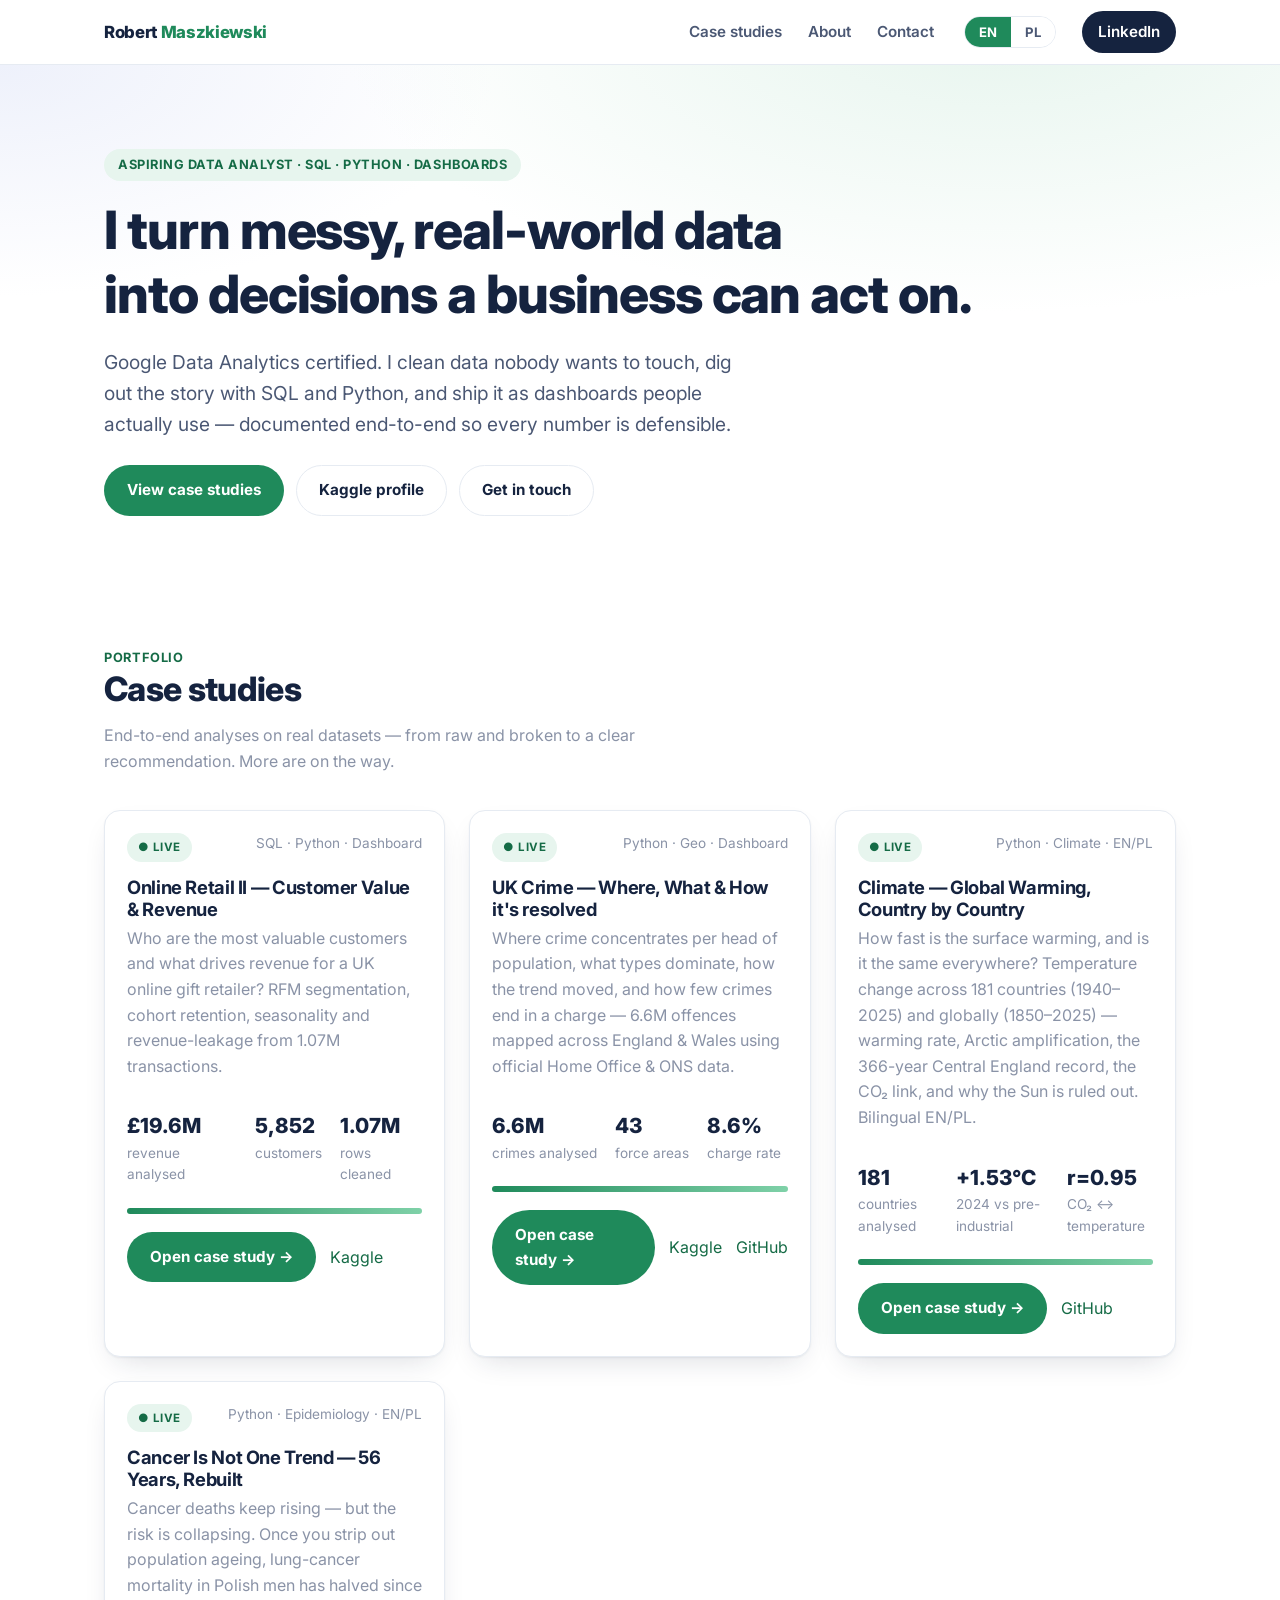
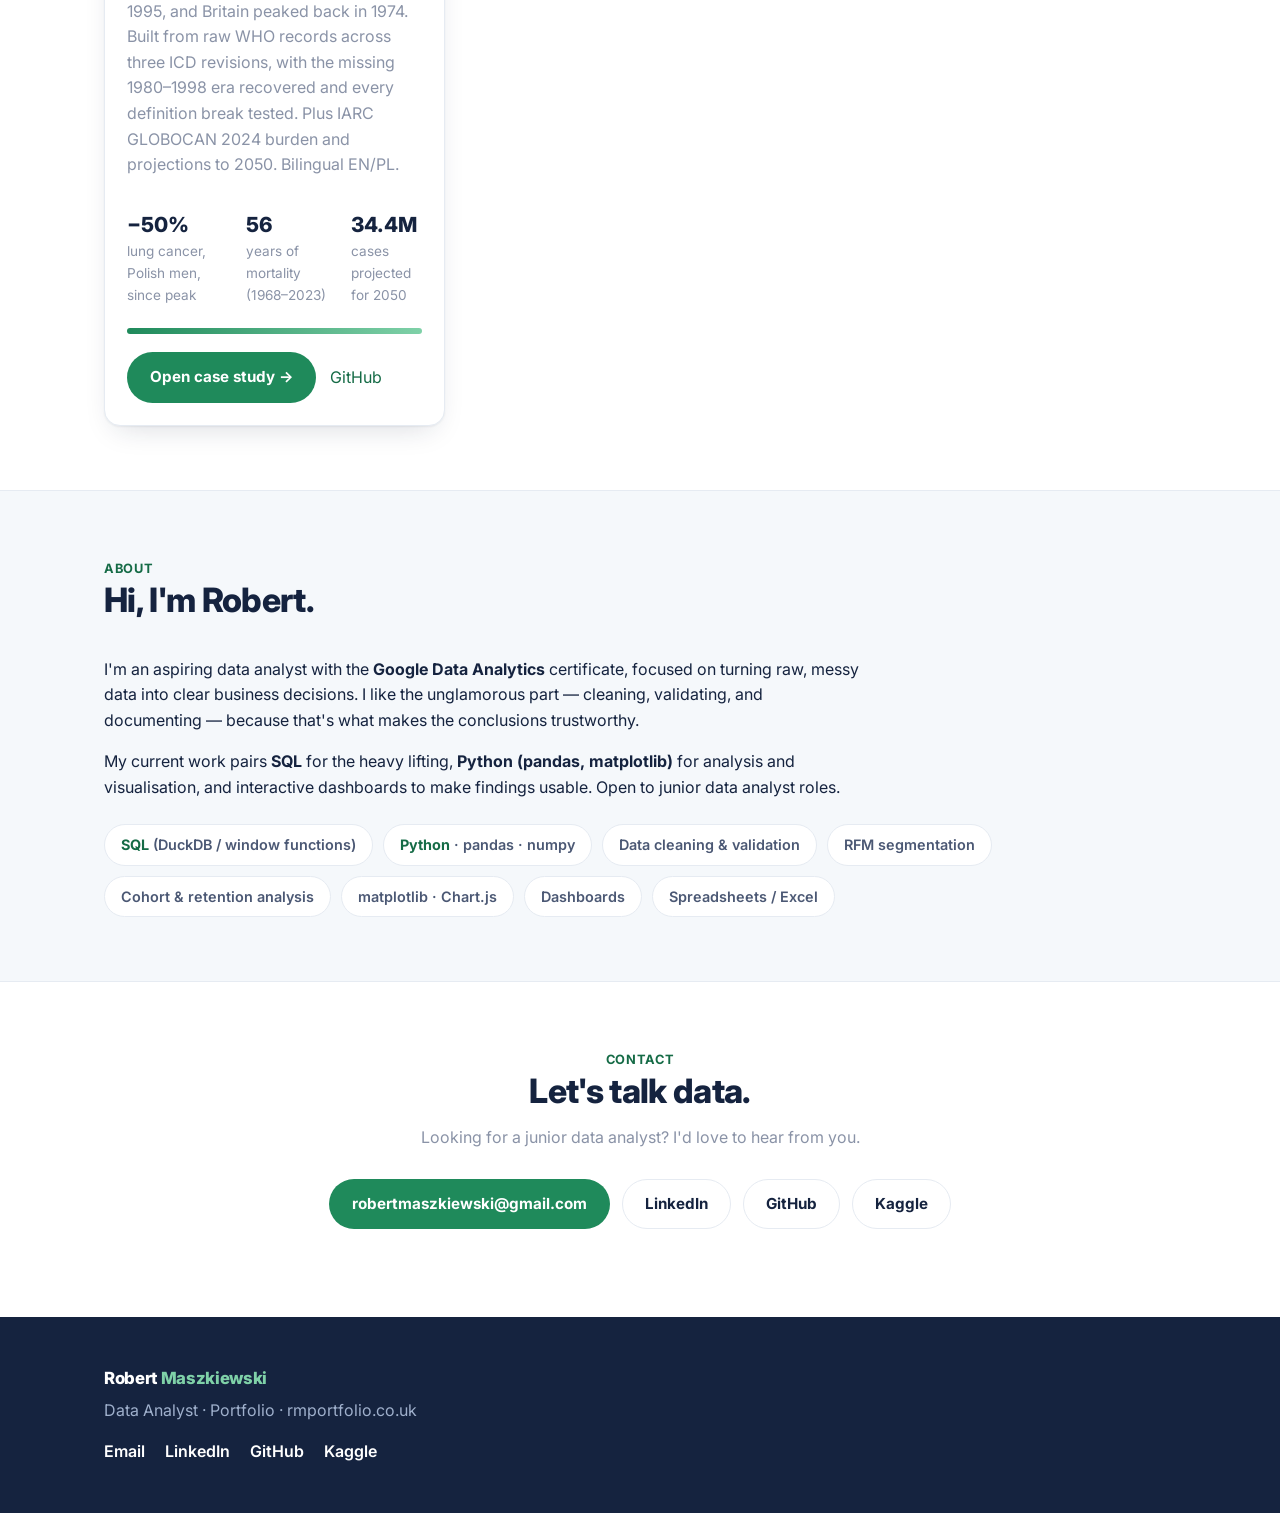
==== commit ea849b96: "Add 4th case study: cancer mortality rebuilt from raw WHO records (1968-2023) Rebuilt the dataset fr" ====
--- a/index.html
+++ b/index.html
@@ -118,6 +118,28 @@
         </div>
       </article>
 
+      <!-- LIVE: Cancer -->
+      <article class="card live">
+        <div class="card-top">
+          <span class="badge badge-live">● Live</span>
+          <span class="muted" style="font-size:.85rem">Python · Epidemiology · EN/PL</span>
+        </div>
+        <div class="card-body">
+          <h3><span class="lang-en">Cancer Is Not One Trend — 56 Years, Rebuilt</span><span class="lang-pl">Rak to nie jeden trend — 56 lat, odbudowane</span></h3>
+          <p class="muted"><span class="lang-en">Cancer deaths keep rising — but the risk is collapsing. Once you strip out population ageing, lung-cancer mortality in Polish men has halved since 1995, and Britain peaked back in 1974. Built from raw WHO records across three ICD revisions, with the missing 1980–1998 era recovered and every definition break tested. Plus IARC GLOBOCAN 2024 burden and projections to 2050. Bilingual EN/PL.</span><span class="lang-pl">Zgonów na raka wciąż przybywa — ale ryzyko gwałtownie spada. Gdy odejmiesz starzenie się populacji, umieralność na raka płuca u polskich mężczyzn spadła o połowę od 1995, a Wielka Brytania miała szczyt już w 1974. Zbudowane z surowych rekordów WHO przez trzy rewizje ICD, z odzyskaną erą 1980–1998 i przetestowaną każdą zmianą definicji. Plus obciążenie IARC GLOBOCAN 2024 i prognozy do 2050. Dwujęzyczne EN/PL.</span></p>
+          <div class="card-metrics">
+            <div><b>−50%</b><span class="lang-en">lung cancer, Polish men, since peak</span><span class="lang-pl">rak płuca, polscy mężczyźni, od szczytu</span></div>
+            <div><b>56</b><span class="lang-en">years of mortality (1968–2023)</span><span class="lang-pl">lat umieralności (1968–2023)</span></div>
+            <div><b>34.4M</b><span class="lang-en">cases projected for 2050</span><span class="lang-pl">zachorowań prognozowanych na 2050</span></div>
+          </div>
+          <div class="spark"></div>
+          <div class="card-foot" style="margin-top:18px">
+            <a class="btn btn-primary" href="case-studies/cancer.html"><span class="lang-en">Open case study →</span><span class="lang-pl">Otwórz projekt →</span></a>
+            <a href="https://github.com/robertmaszkiewski/global-cancer-trends-analysis" target="_blank" rel="noopener">GitHub</a>
+          </div>
+        </div>
+      </article>
+
     </div>
   </div>
 </section>
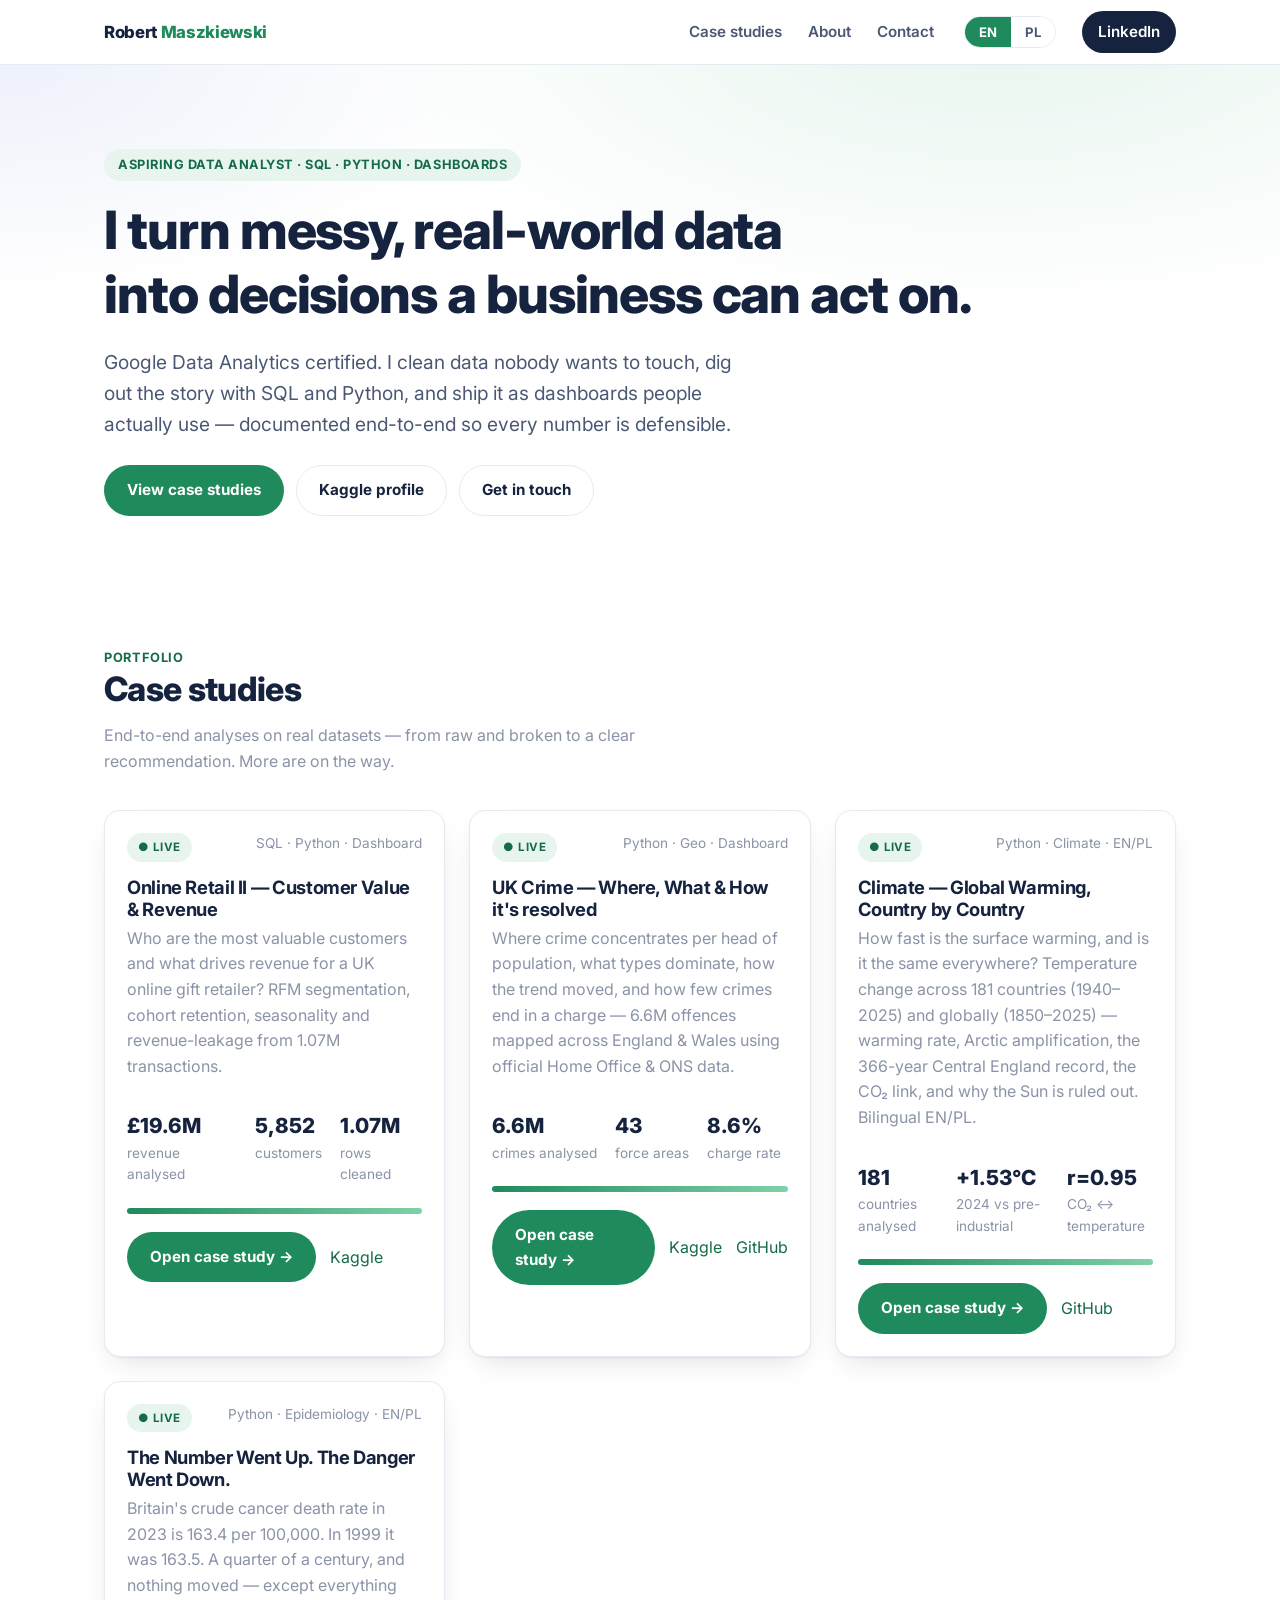
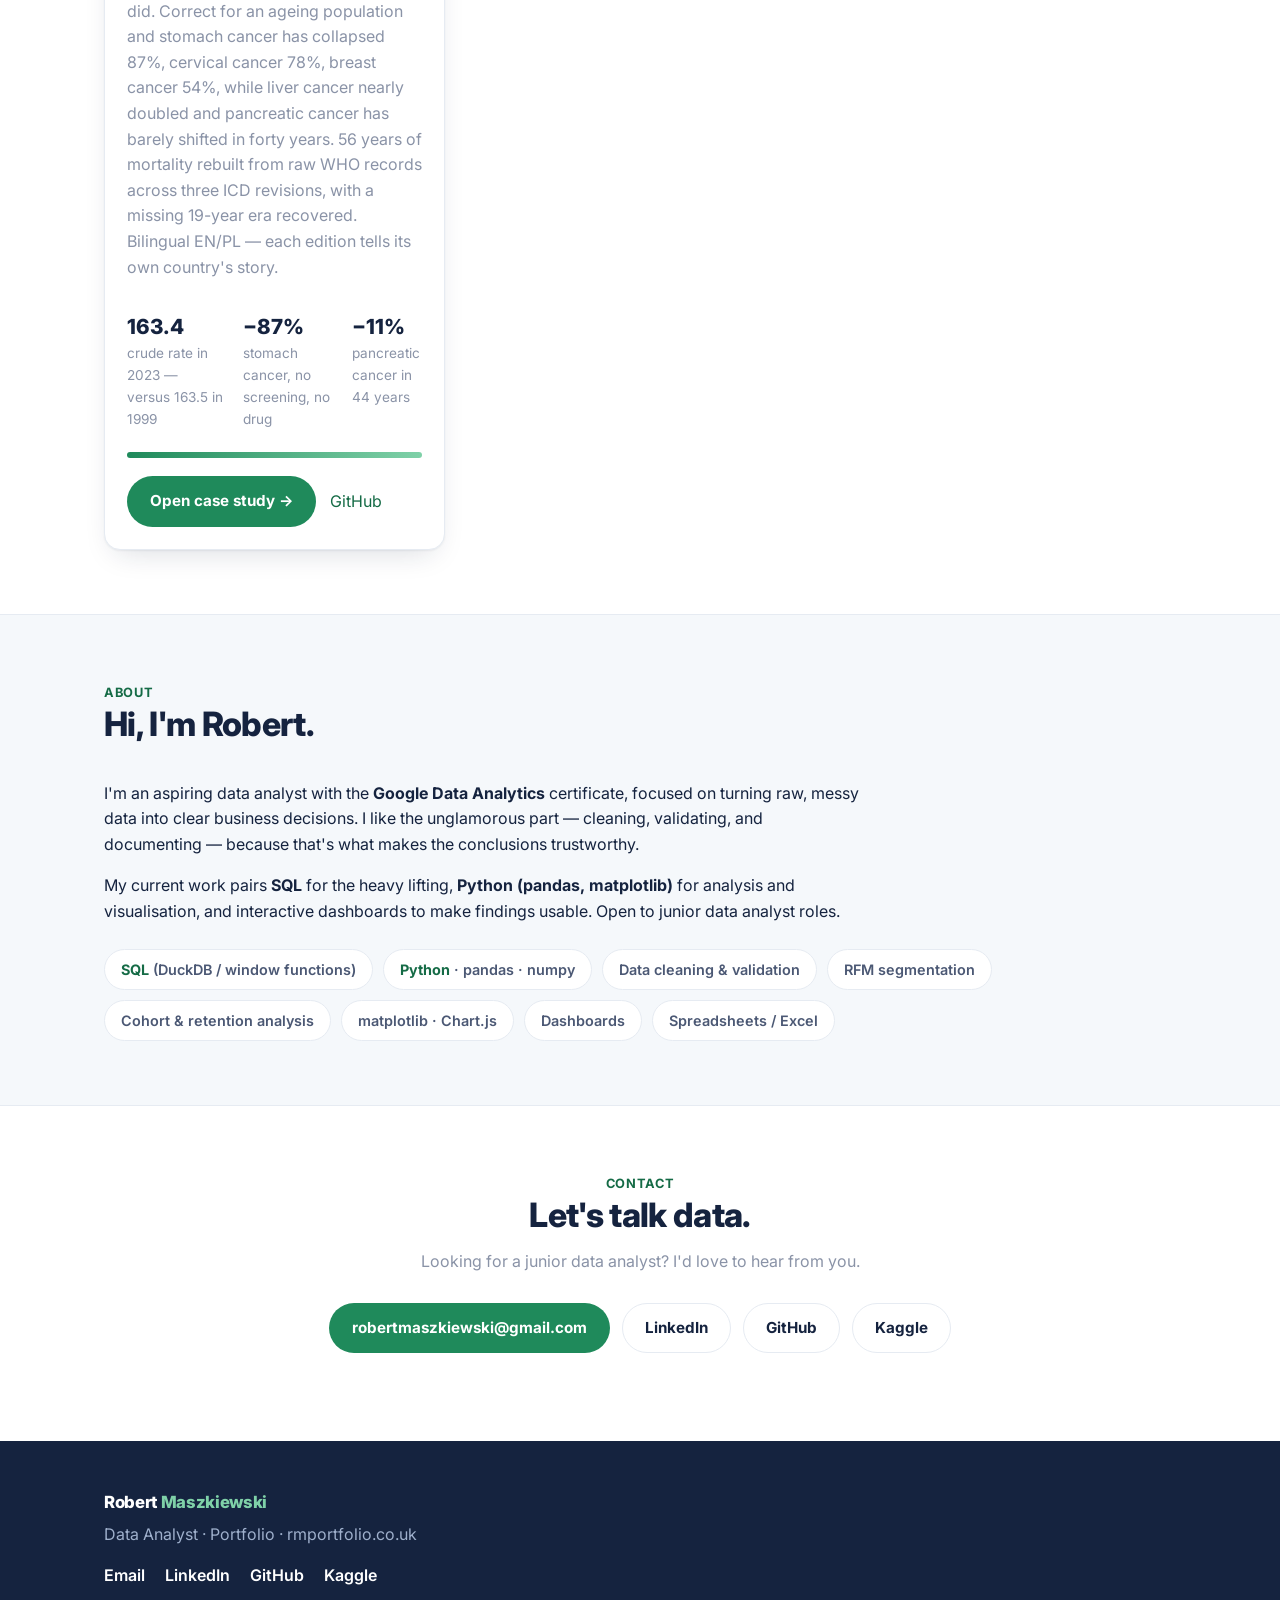
==== commit 7b15ba0a: "Rewrite the cancer case study as two distinct narratives, not a translation The English edition now " ====
--- a/index.html
+++ b/index.html
@@ -125,12 +125,17 @@
           <span class="muted" style="font-size:.85rem">Python · Epidemiology · EN/PL</span>
         </div>
         <div class="card-body">
-          <h3><span class="lang-en">Cancer Is Not One Trend — 56 Years, Rebuilt</span><span class="lang-pl">Rak to nie jeden trend — 56 lat, odbudowane</span></h3>
-          <p class="muted"><span class="lang-en">Cancer deaths keep rising — but the risk is collapsing. Once you strip out population ageing, lung-cancer mortality in Polish men has halved since 1995, and Britain peaked back in 1974. Built from raw WHO records across three ICD revisions, with the missing 1980–1998 era recovered and every definition break tested. Plus IARC GLOBOCAN 2024 burden and projections to 2050. Bilingual EN/PL.</span><span class="lang-pl">Zgonów na raka wciąż przybywa — ale ryzyko gwałtownie spada. Gdy odejmiesz starzenie się populacji, umieralność na raka płuca u polskich mężczyzn spadła o połowę od 1995, a Wielka Brytania miała szczyt już w 1974. Zbudowane z surowych rekordów WHO przez trzy rewizje ICD, z odzyskaną erą 1980–1998 i przetestowaną każdą zmianą definicji. Plus obciążenie IARC GLOBOCAN 2024 i prognozy do 2050. Dwujęzyczne EN/PL.</span></p>
-          <div class="card-metrics">
-            <div><b>−50%</b><span class="lang-en">lung cancer, Polish men, since peak</span><span class="lang-pl">rak płuca, polscy mężczyźni, od szczytu</span></div>
-            <div><b>56</b><span class="lang-en">years of mortality (1968–2023)</span><span class="lang-pl">lat umieralności (1968–2023)</span></div>
-            <div><b>34.4M</b><span class="lang-en">cases projected for 2050</span><span class="lang-pl">zachorowań prognozowanych na 2050</span></div>
+          <h3><span class="lang-en">The Number Went Up. The Danger Went Down.</span><span class="lang-pl">Liczba rośnie. Niebezpieczeństwo maleje.</span></h3>
+          <p class="muted"><span class="lang-en">Britain's crude cancer death rate in 2023 is 163.4 per 100,000. In 1999 it was 163.5. A quarter of a century, and nothing moved — except everything did. Correct for an ageing population and stomach cancer has collapsed 87%, cervical cancer 78%, breast cancer 54%, while liver cancer nearly doubled and pancreatic cancer has barely shifted in forty years. 56 years of mortality rebuilt from raw WHO records across three ICD revisions, with a missing 19-year era recovered. Bilingual EN/PL — each edition tells its own country's story.</span><span class="lang-pl">Surowy współczynnik zgonów na raka wzrósł w Polsce o 23% między 1999 a 2023. Wygląda jak przegrywana wojna — i jest to złudzenie starzejącej się populacji. Po korekcie na wiek rak żołądka spadł o 82%, szyjki macicy o 63%, trzonu macicy o 51%. Ale prostata szczytowała dopiero w 2018, a w raku jelita grubego wyprzedziliśmy Brytyjczyków — w złą stronę. 56 lat umieralności odbudowane z surowych rekordów WHO, z odzyskaną 19-letnią erą. Dwujęzyczne EN/PL — każda wersja opowiada o swoim kraju.</span></p>
+          <div class="card-metrics lang-en">
+            <div><b>163.4</b><span>crude rate in 2023 — versus 163.5 in 1999</span></div>
+            <div><b>−87%</b><span>stomach cancer, no screening, no drug</span></div>
+            <div><b>−11%</b><span>pancreatic cancer in 44 years</span></div>
+          </div>
+          <div class="card-metrics lang-pl">
+            <div><b>+23%</b><span>surowy współczynnik 1999–2023 — złudzenie</span></div>
+            <div><b>−82%</b><span>rak żołądka, bez screeningu i bez leku</span></div>
+            <div><b>2018</b><span>szczyt raka prostaty — czyli wczoraj</span></div>
           </div>
           <div class="spark"></div>
           <div class="card-foot" style="margin-top:18px">
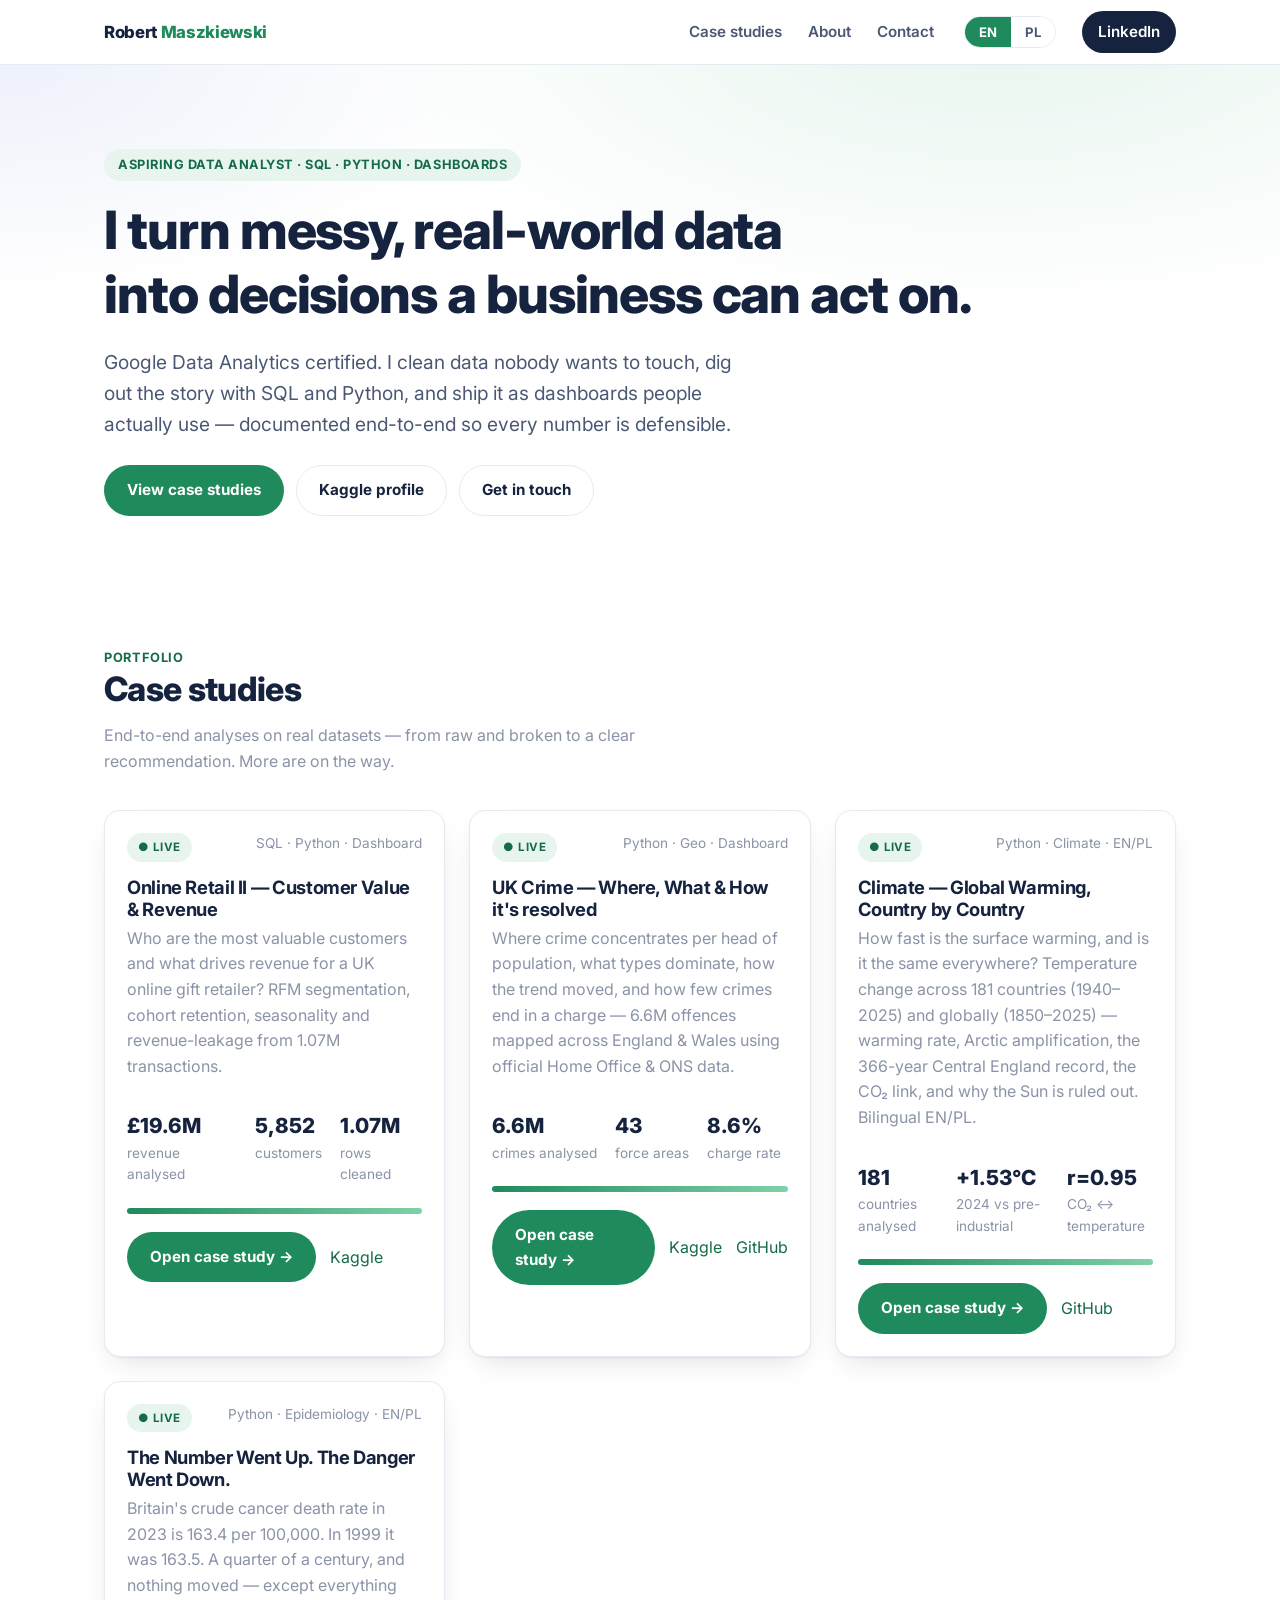
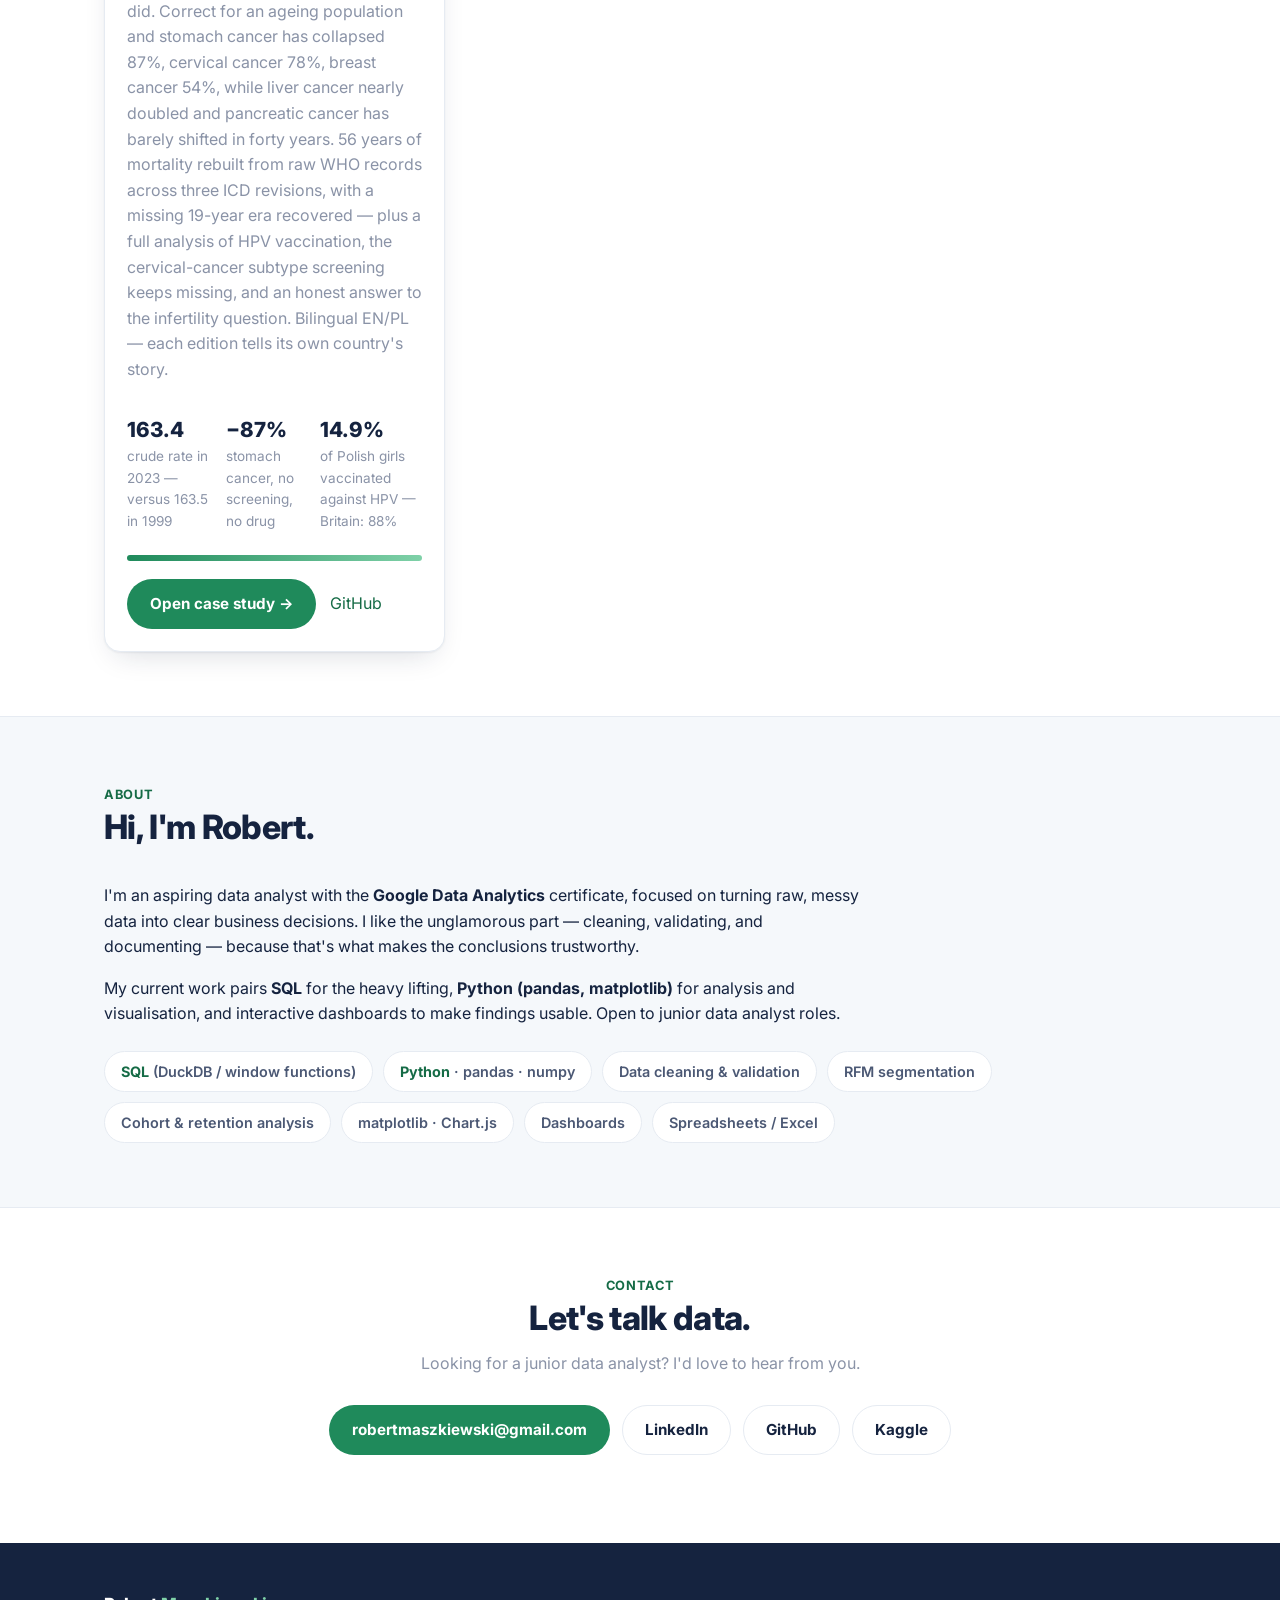
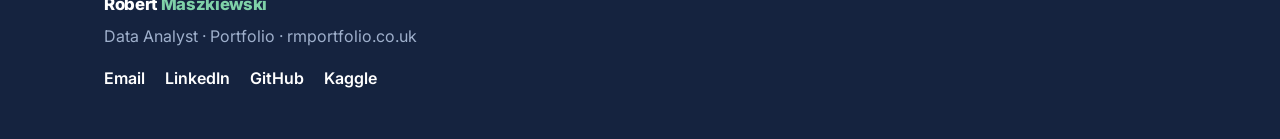
==== commit 16e29fff: "Add HPV and cervical cancer analysis to the cancer case study Adds a full section on cervical cancer" ====
--- a/index.html
+++ b/index.html
@@ -126,16 +126,16 @@
         </div>
         <div class="card-body">
           <h3><span class="lang-en">The Number Went Up. The Danger Went Down.</span><span class="lang-pl">Liczba rośnie. Niebezpieczeństwo maleje.</span></h3>
-          <p class="muted"><span class="lang-en">Britain's crude cancer death rate in 2023 is 163.4 per 100,000. In 1999 it was 163.5. A quarter of a century, and nothing moved — except everything did. Correct for an ageing population and stomach cancer has collapsed 87%, cervical cancer 78%, breast cancer 54%, while liver cancer nearly doubled and pancreatic cancer has barely shifted in forty years. 56 years of mortality rebuilt from raw WHO records across three ICD revisions, with a missing 19-year era recovered. Bilingual EN/PL — each edition tells its own country's story.</span><span class="lang-pl">Surowy współczynnik zgonów na raka wzrósł w Polsce o 23% między 1999 a 2023. Wygląda jak przegrywana wojna — i jest to złudzenie starzejącej się populacji. Po korekcie na wiek rak żołądka spadł o 82%, szyjki macicy o 63%, trzonu macicy o 51%. Ale prostata szczytowała dopiero w 2018, a w raku jelita grubego wyprzedziliśmy Brytyjczyków — w złą stronę. 56 lat umieralności odbudowane z surowych rekordów WHO, z odzyskaną 19-letnią erą. Dwujęzyczne EN/PL — każda wersja opowiada o swoim kraju.</span></p>
+          <p class="muted"><span class="lang-en">Britain's crude cancer death rate in 2023 is 163.4 per 100,000. In 1999 it was 163.5. A quarter of a century, and nothing moved — except everything did. Correct for an ageing population and stomach cancer has collapsed 87%, cervical cancer 78%, breast cancer 54%, while liver cancer nearly doubled and pancreatic cancer has barely shifted in forty years. 56 years of mortality rebuilt from raw WHO records across three ICD revisions, with a missing 19-year era recovered — plus a full analysis of HPV vaccination, the cervical-cancer subtype screening keeps missing, and an honest answer to the infertility question. Bilingual EN/PL — each edition tells its own country's story.</span><span class="lang-pl">Surowy współczynnik zgonów na raka wzrósł w Polsce o 23% między 1999 a 2023. Wygląda jak przegrywana wojna — i jest to złudzenie starzejącej się populacji. Po korekcie na wiek rak żołądka spadł o 82%, szyjki macicy o 63%, trzonu macicy o 51%. Ale prostata szczytowała dopiero w 2018, a w raku jelita grubego wyprzedziliśmy Brytyjczyków — w złą stronę. 56 lat umieralności odbudowane z surowych rekordów WHO, z odzyskaną 19-letnią erą — plus pełna analiza szczepień HPV, tego rodzaju raka szyjki, którego cytologia nie widzi, i uczciwa odpowiedź na pytanie o niepłodność. Dwujęzyczne EN/PL — każda wersja opowiada o swoim kraju.</span></p>
           <div class="card-metrics lang-en">
             <div><b>163.4</b><span>crude rate in 2023 — versus 163.5 in 1999</span></div>
             <div><b>−87%</b><span>stomach cancer, no screening, no drug</span></div>
-            <div><b>−11%</b><span>pancreatic cancer in 44 years</span></div>
+            <div><b>14.9%</b><span>of Polish girls vaccinated against HPV — Britain: 88%</span></div>
           </div>
           <div class="card-metrics lang-pl">
             <div><b>+23%</b><span>surowy współczynnik 1999–2023 — złudzenie</span></div>
             <div><b>−82%</b><span>rak żołądka, bez screeningu i bez leku</span></div>
-            <div><b>2018</b><span>szczyt raka prostaty — czyli wczoraj</span></div>
+            <div><b>14,9%</b><span>polskich dziewcząt zaszczepionych przeciw HPV — Brytania: 88%</span></div>
           </div>
           <div class="spark"></div>
           <div class="card-foot" style="margin-top:18px">
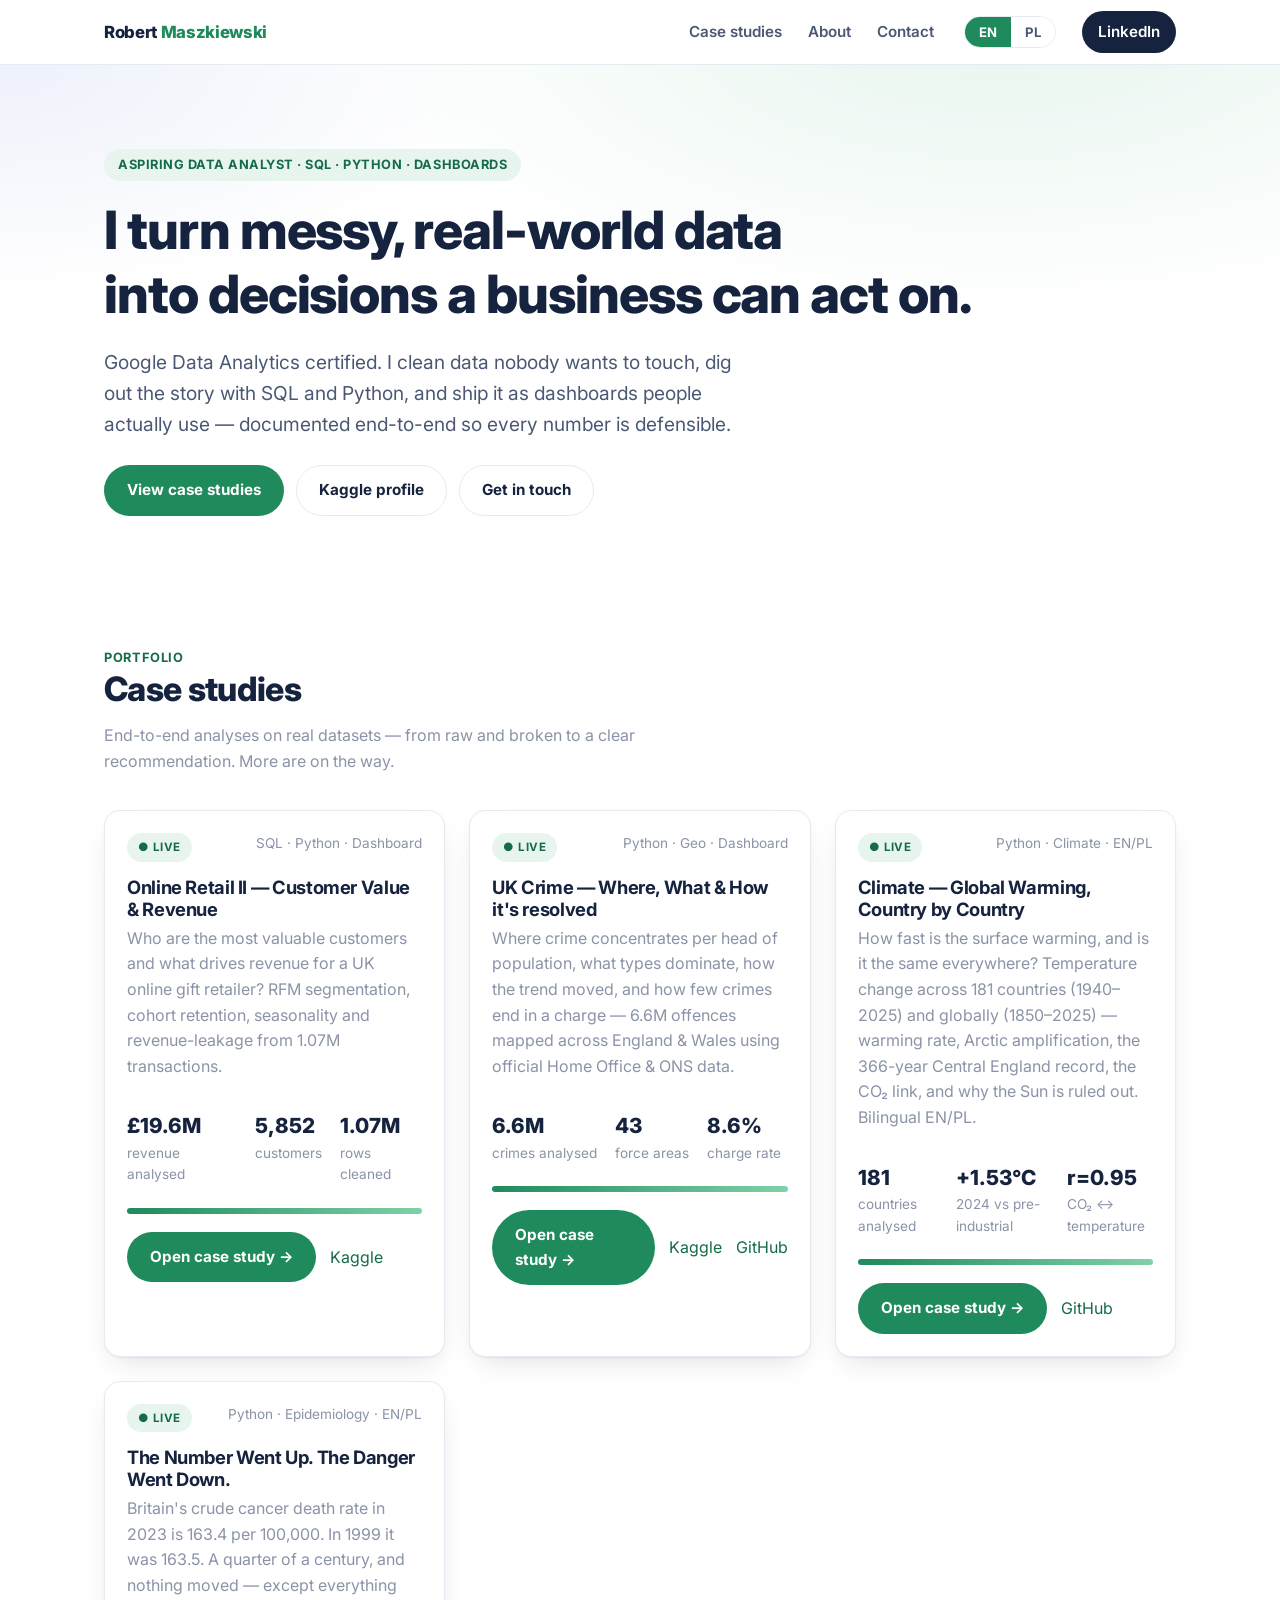
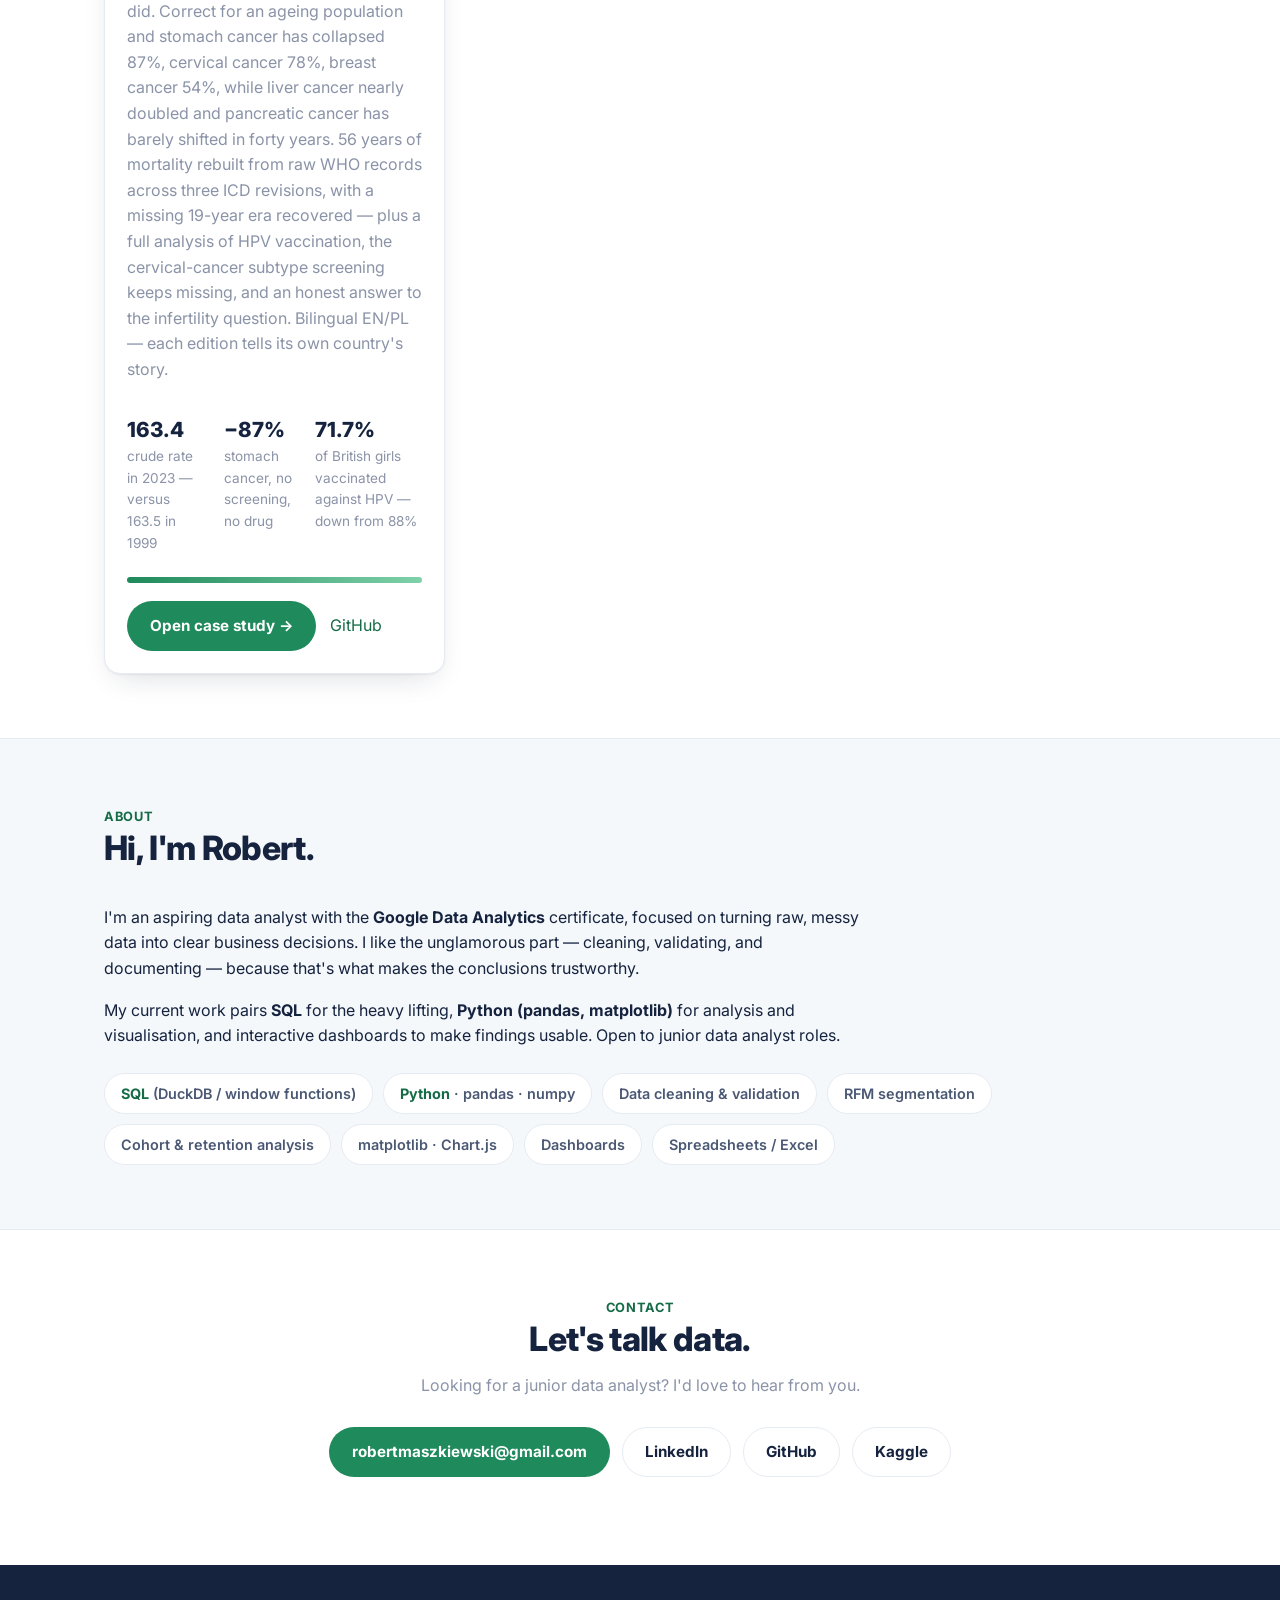
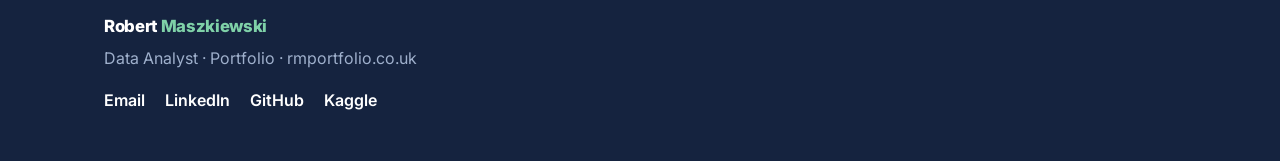
==== commit f7b889e4: "Correct the vaccination model: catch-up campaigns, not coverage today A review of programme start da" ====
--- a/index.html
+++ b/index.html
@@ -130,7 +130,7 @@
           <div class="card-metrics lang-en">
             <div><b>163.4</b><span>crude rate in 2023 — versus 163.5 in 1999</span></div>
             <div><b>−87%</b><span>stomach cancer, no screening, no drug</span></div>
-            <div><b>14.9%</b><span>of Polish girls vaccinated against HPV — Britain: 88%</span></div>
+            <div><b>71.7%</b><span>of British girls vaccinated against HPV — down from 88%</span></div>
           </div>
           <div class="card-metrics lang-pl">
             <div><b>+23%</b><span>surowy współczynnik 1999–2023 — złudzenie</span></div>
